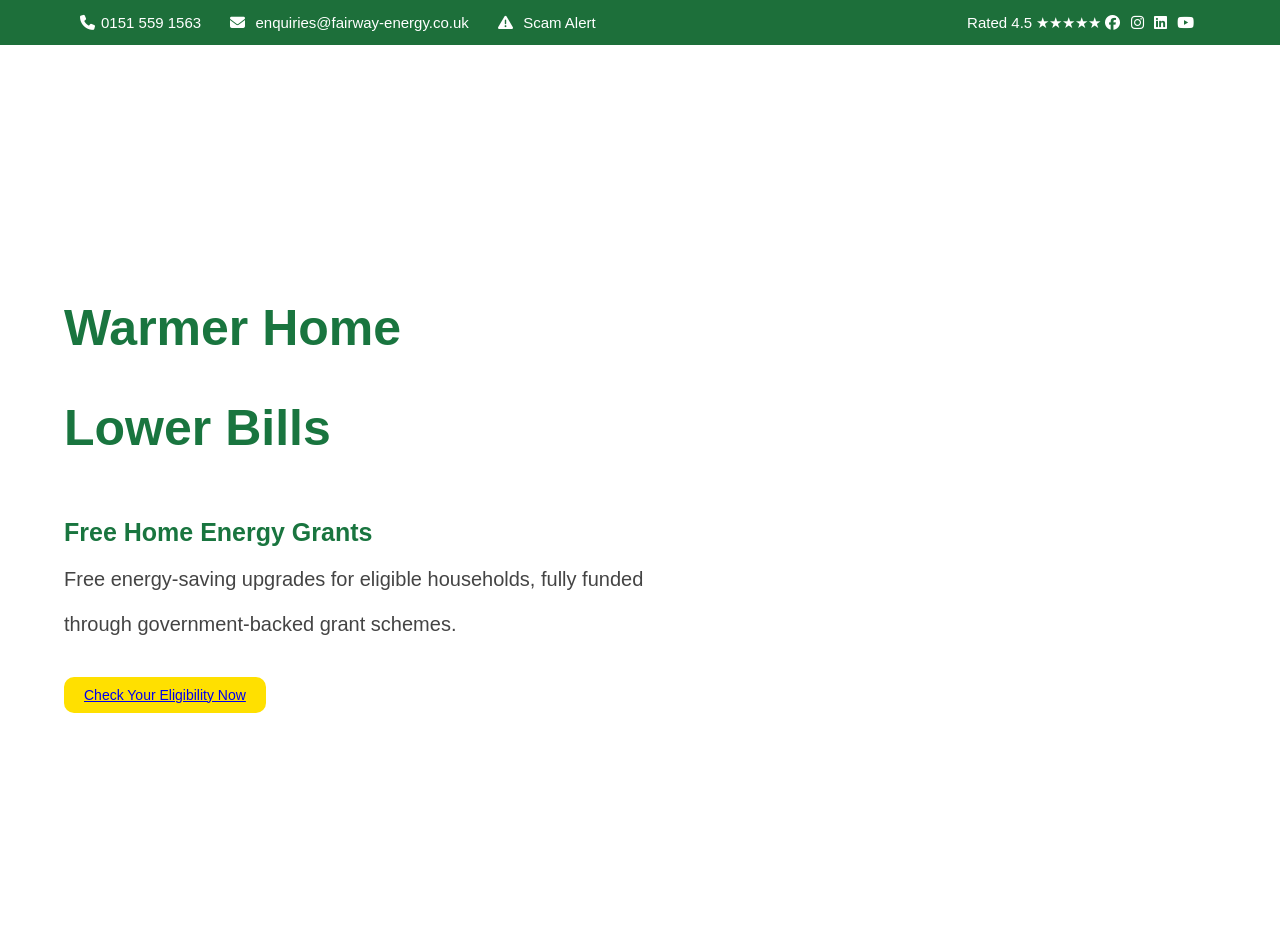
==== index.html @ 46f2e16f "Update index.html" ====
<!DOCTYPE html>
<html lang="en">
<head>
<meta charset="UTF-8">
<meta name="viewport" content="width=device-width, initial-scale=1.0">
<title>Fairway Energy</title>

<link rel="stylesheet"
href="https://cdnjs.cloudflare.com/ajax/libs/font-awesome/6.6.0/css/all.min.css">

<link rel="stylesheet" href="style.css">
</head>

<body>

<!-- Top Bar -->

<div class="topbar">

<div class="left">

<span><i class="fa fa-phone"></i>0151 559 1563</span>

<span><i class="fa fa-envelope"></i> enquiries@fairway-energy.co.uk</span>

<span><i class="fa fa-triangle-exclamation"></i> Scam Alert</span>

</div>

<div class="right">

Rated 4.5 ★★★★★

<i class="fab fa-facebook"></i>
<i class="fab fa-instagram"></i>
<i class="fab fa-linkedin"></i>
<i class="fab fa-youtube"></i>

</div>

</div>

<!-- Navbar -->


<!-- Hero -->

<section class="hero">

<div class="overlay"></div>

<div class="content">

<div class="left-content">

<h1>Warmer Home<br>Lower Bills</h1>

<h3>Free Home Energy Grants</h3>

<p>

Free energy-saving upgrades for eligible households,

fully funded through government-backed grant schemes.

</p>
<button class="hero-btn">
    <a href="eligibility.html" class="hero-btn">
    Check Your Eligibility Now
</a>
</button>

</div>



</div>

</section>

<script src="script.js"></script>

</body>
</html>
---- style.css ----
*{
margin:0;
padding:0;
box-sizing:border-box;
font-family:Arial;
}

body{
background:#fff;
}

/* Top */

.topbar{
height:45px;
background:#1d6f3a;
display:flex;
justify-content:space-between;
align-items:center;
padding:0 80px;
color:white;
font-size:15px;
}

.topbar span{
margin-right:25px;
}

.topbar i{
margin-right:6px;
}

/* Navbar */

nav{
height:90px;
display:flex;
justify-content:space-between;
align-items:center;
padding:0 80px;
background:rgba(255,255,255,.92);
position:absolute;
width:100%;
z-index:99;
}

.logo img{
height:70px;
}

nav ul{
display:flex;
list-style:none;
gap:40px;
}

nav li{
cursor:pointer;
font-size:18px;
color:#2b6538;
}

nav button{
background:#ffe600;
border:none;
padding:16px 30px;
border-radius:8px;
font-size:18px;
cursor:pointer;
}

/* Hero */

.hero{

height:100vh;

background:url("../images/hero-bg.jpg");

background-size:cover;

background-position:center;

position:relative;

display:flex;

align-items:center;

}

.overlay{

position:absolute;

width:100%;

height:100%;

background:rgba(255,255,255,.65);

backdrop-filter:blur(3px);

}

.content{

position:relative;

width:90%;

margin:auto;

display:flex;

justify-content:space-between;

align-items:center;

}

.left-content{

width:55%;

}

.left-content h1{

font-size:50px;

color:#19753f;

font-weight:800;

line-height:100px;

}

.left-content h3{

margin-top:40px;

color:#19753f;

font-size:25px;

}

.left-content p{

margin-top:10px;

font-size:20px;

line-height:45px;

color:#444;

}

.hero-btn{

margin-top:30px;

padding:10px 10px;

background:#ffe000;

border:none;

font-size:14px;

border-radius:10px;

cursor:pointer;

}

.right-content{

width:35%;

text-align:center;

}

.right-content img{

width:100%;

max-width:450px;

}

/* Responsive */

@media(max-width:992px){

.content{

flex-direction:column;

text-align:center;

}

.left-content,

.right-content{

width:100%;

}

.left-content h1{

font-size:60px;

line-height:70px;

}

.left-content p{

font-size:20px;

}

nav{

padding:20px;

}

nav ul{

display:none;

}

.topbar{

display:none;

}

}
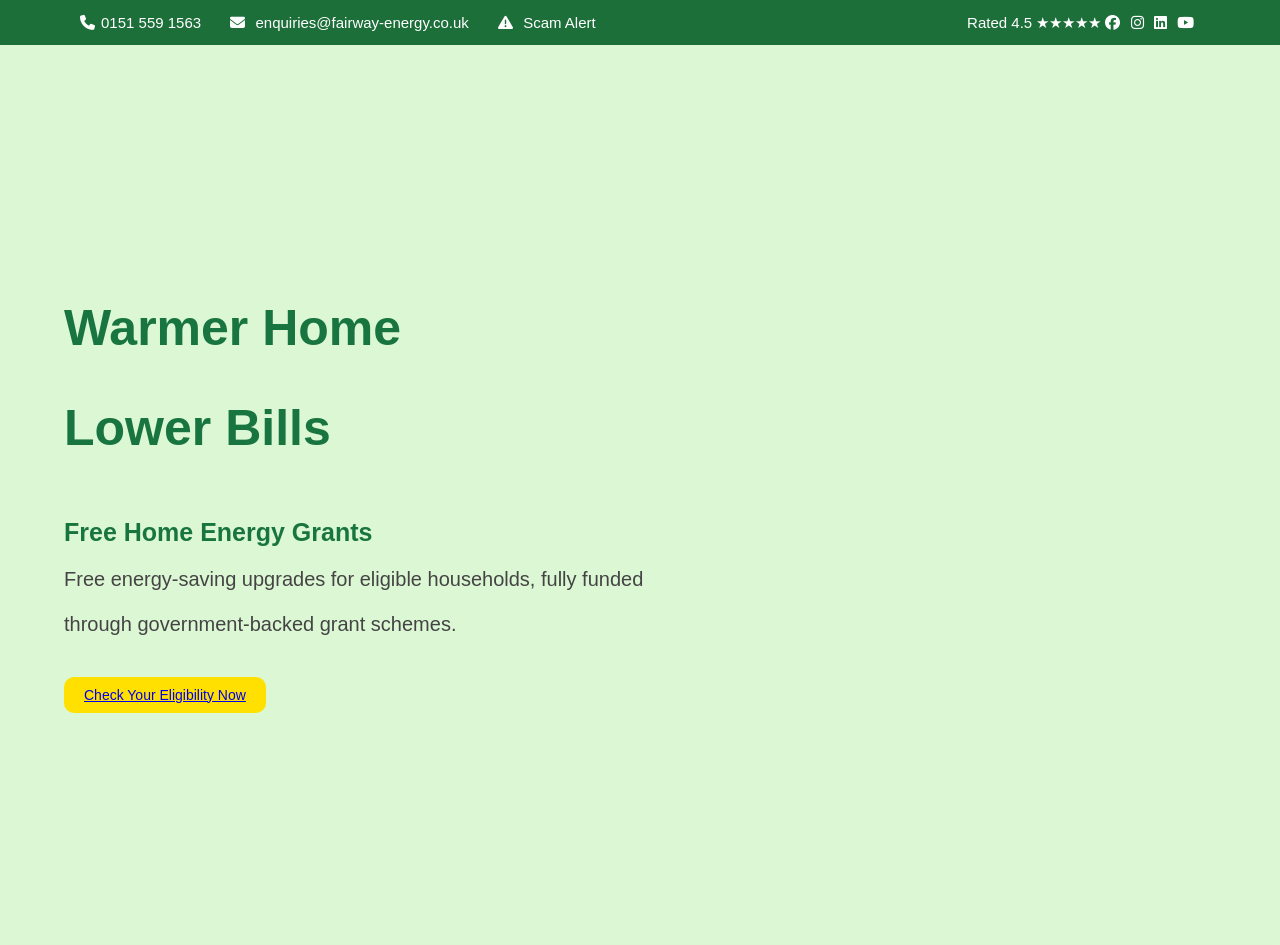
==== commit c66471a0: "Update index.html" ====
--- a/index.html
+++ b/index.html
@@ -13,7 +13,7 @@
 
 <body>
 
-<!-- Top Bar -->
+
 
 <div class="topbar">
 
@@ -40,10 +40,7 @@
 
 </div>
 
-<!-- Navbar -->
 
-
-<!-- Hero -->
 
 <section class="hero">
 
--- a/style.css
+++ b/style.css
@@ -6,7 +6,7 @@
 }
 
 body{
-background:#fff;
+background:#9be784;
 }
 
 /* Top */
@@ -245,4 +245,4 @@
 
 }
 
-}+}
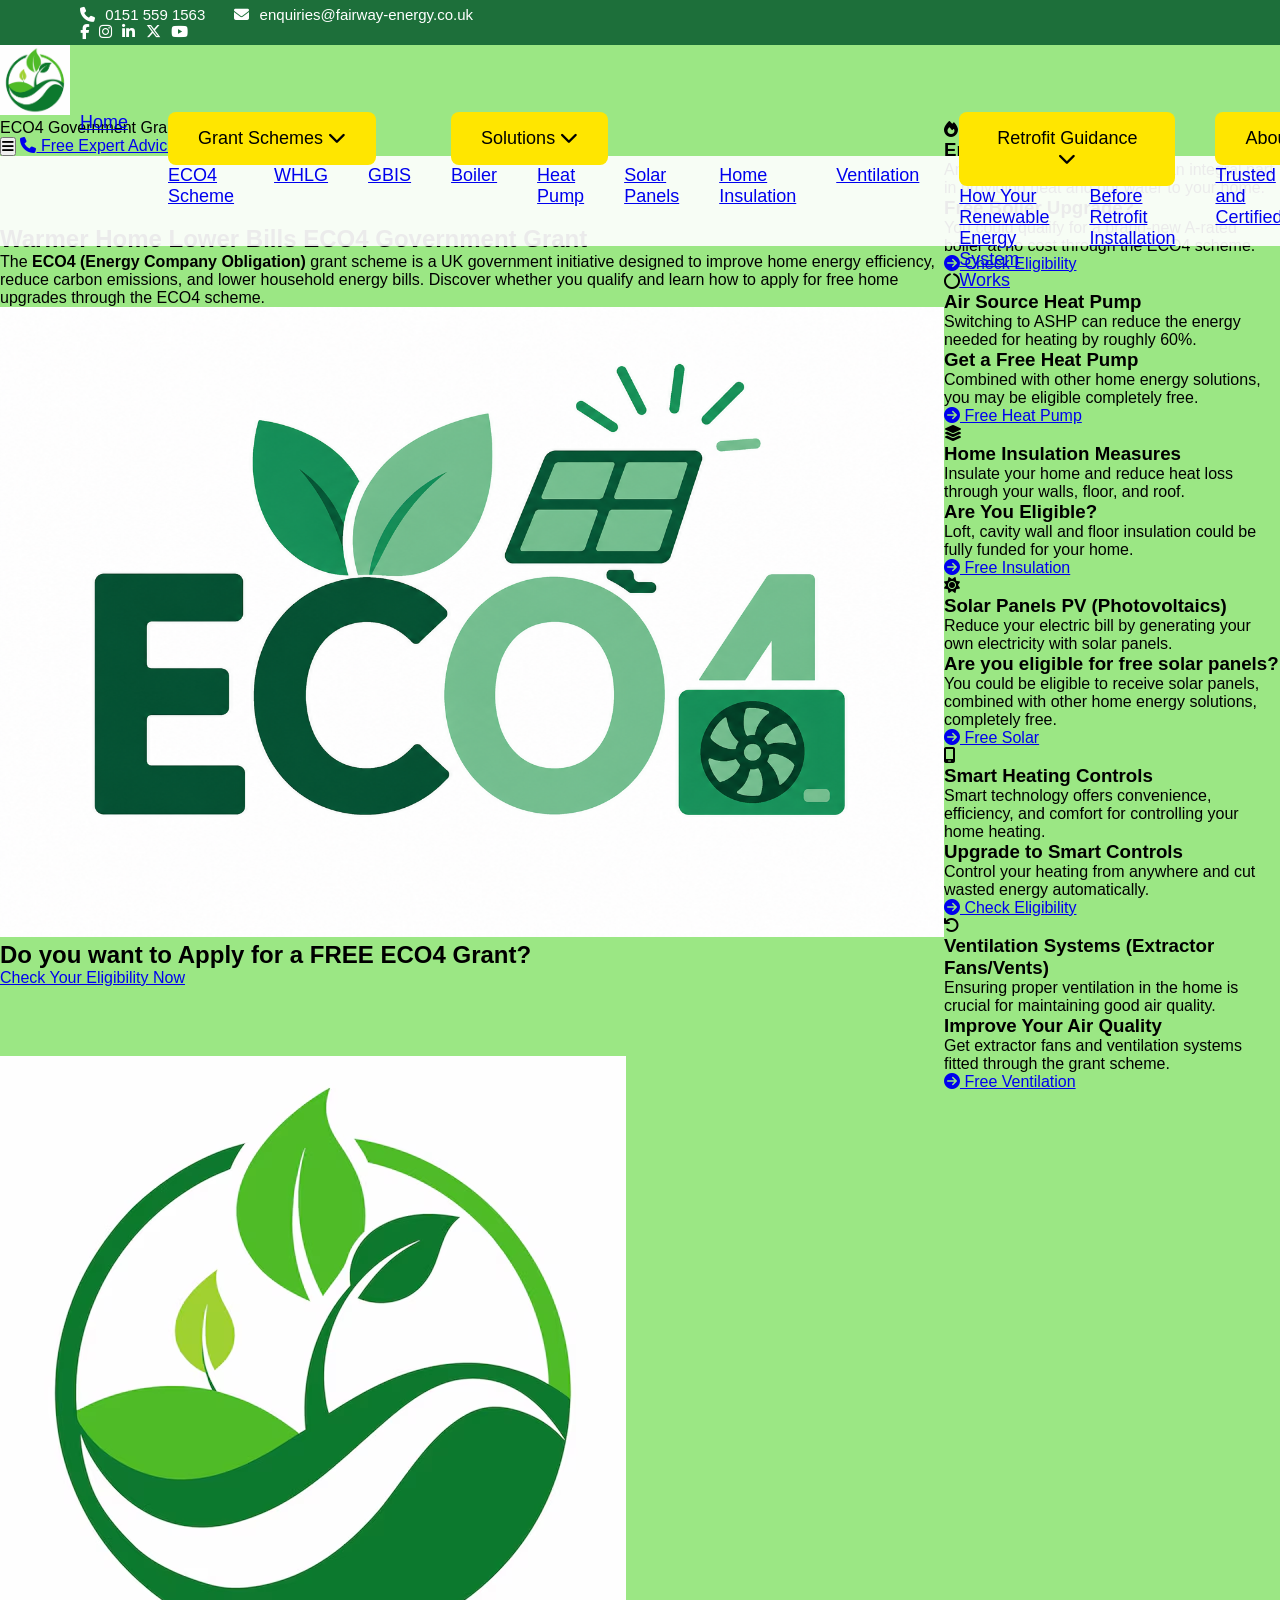
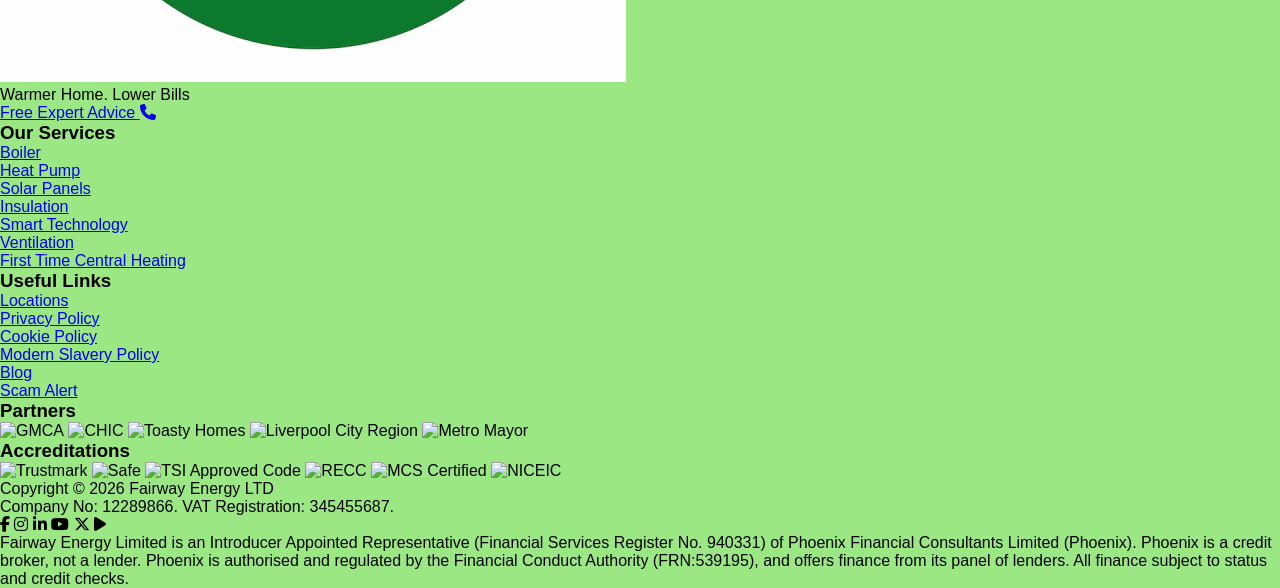
==== commit 15c205c8: "Update index.html" ====
--- a/index.html
+++ b/index.html
@@ -1,80 +1,420 @@
 <!DOCTYPE html>
 <html lang="en">
 <head>
-<meta charset="UTF-8">
-<meta name="viewport" content="width=device-width, initial-scale=1.0">
-<title>Fairway Energy</title>
-
-<link rel="stylesheet"
-href="https://cdnjs.cloudflare.com/ajax/libs/font-awesome/6.6.0/css/all.min.css">
-
-<link rel="stylesheet" href="style.css">
+    <meta charset="UTF-8">
+    <meta name="viewport" content="width=device-width, initial-scale=1.0">
+    <title>ECO4 Grant Scheme</title>
+
+    <link rel="preconnect" href="https://fonts.googleapis.com">
+    <link href="https://fonts.googleapis.com/css2?family=Poppins:wght@300;400;500;600;700;800&display=swap" rel="stylesheet">
+
+    <link rel="stylesheet"
+href="https://cdnjs.cloudflare.com/ajax/libs/font-awesome/6.5.2/css/all.min.css">
+
+    <link rel="stylesheet" href="style.css">
+    <link rel="stylesheet" href="responsive.css">
 </head>
 
 <body>
 
 
-
 <div class="topbar">
 
-<div class="left">
-
-<span><i class="fa fa-phone"></i>0151 559 1563</span>
-
-<span><i class="fa fa-envelope"></i> enquiries@fairway-energy.co.uk</span>
-
-<span><i class="fa fa-triangle-exclamation"></i> Scam Alert</span>
-
-</div>
-
-<div class="right">
-
-Rated 4.5 ★★★★★
-
-<i class="fab fa-facebook"></i>
-<i class="fab fa-instagram"></i>
-<i class="fab fa-linkedin"></i>
-<i class="fab fa-youtube"></i>
-
-</div>
-
-</div>
-
-
+    <div class="container top-flex">
+
+        <div class="left-info">
+
+            <span><i class="fa-solid fa-phone"></i> 0151 559 1563</span>
+
+            <span><i class="fa-solid fa-envelope"></i>
+                enquiries@fairway-energy.co.uk
+            </span>
+
+            
+
+        </div>
+
+        <div class="right-info">
+
+            
+
+            <i class="fab fa-facebook-f"></i>
+            <i class="fab fa-instagram"></i>
+            <i class="fab fa-linkedin-in"></i>
+            <i class="fab fa-x-twitter"></i>
+            <i class="fab fa-youtube"></i>
+
+        </div>
+
+    </div>
+
+</div>
+
+
+<!--================ HEADER =================-->
+
+<header>
+
+<div class="container nav">
+
+<div class="logo">
+
+    <!-- Replace with your logo -->
+
+    <img src="logo.png" alt="Logo">
+    <p>ECO4 Government Grant</p>
+
+</div>
+
+<button class="mobile-nav-toggle" id="mobileNavToggle" type="button">
+    <i class="fa-solid fa-bars"></i>
+</button>
+
+<nav id="mainNav">
+
+<ul>
+
+<li><a href="index.html">Home</a></li>
+
+<li class="has-dropdown">
+    <button class="dropdown-toggle" type="button">
+        Grant Schemes <i class="fa-solid fa-chevron-down arrow"></i>
+    </button>
+
+    <ul class="dropdown-menu">
+        <li><a href="ECO4Scheme.html">ECO4 Scheme</a></li>
+        <li><a href="WHLG.html">WHLG</a></li>
+        <li><a href="GBIS.html">GBIS</a></li>
+    </ul>
+</li>
+
+<li class="has-dropdown">
+    <button class="dropdown-toggle" type="button">
+        Solutions <i class="fa-solid fa-chevron-down arrow"></i>
+    </button>
+    <ul class="dropdown-menu">
+        <li><a href="boiler.html">Boiler</a></li>
+        <li><a href="heat-pump.html">Heat Pump</a></li>
+        <li><a href="solar-panels.html">Solar Panels</a></li>
+        <li><a href="insulation.html">Home Insulation</a></li>
+        <li><a href="ventilation.html">Ventilation</a></li>
+    </ul>
+</li>
+
+<li class="has-dropdown">
+    <button class="dropdown-toggle" type="button">
+        Retrofit Guidance <i class="fa-solid fa-chevron-down arrow"></i>
+    </button>
+    <ul class="dropdown-menu">
+        <li><a href="How Your Renewable Energy System Works.html">How Your Renewable Energy System Works</a></li>
+        <li><a href="Before Retrofit Installation.html">Before Retrofit Installation</a></li>
+    </ul>
+</li>
+
+<li class="has-dropdown">
+    <button class="dropdown-toggle" type="button">
+        About Us <i class="fa-solid fa-chevron-down arrow"></i>
+    </button>
+    <ul class="dropdown-menu">
+        <li><a href="Trusted and Certified.html">Trusted and Certified</a></li>
+        <li><a href="contact.html">Contact</a></li>
+    </ul>
+</li>
+
+</ul>
+
+</nav>
+
+<a href="#" class="call-btn">
+
+<i class="fa-solid fa-phone"></i>
+
+Free Expert Advice
+
+</a>
+
+</div>
+
+</header>
+
+
+
+<!--================ HERO =================-->
 
 <section class="hero">
 
-<div class="overlay"></div>
-
-<div class="content">
-
-<div class="left-content">
-
-<h1>Warmer Home<br>Lower Bills</h1>
-
-<h3>Free Home Energy Grants</h3>
+<div class="container hero-grid">
+
+<!-- LEFT -->
+
+<div class="hero-left">
+
+<h1>
+
+Warmer Home
+Lower Bills
+
+<span>
+
+ECO4 Government Grant
+
+</span>
+
+</h1>
 
 <p>
 
-Free energy-saving upgrades for eligible households,
-
-fully funded through government-backed grant schemes.
+The <b>ECO4 (Energy Company Obligation)</b>
+grant scheme is a UK government initiative
+designed to improve home energy efficiency,
+reduce carbon emissions, and lower household
+energy bills.
+
+Discover whether you qualify and learn how
+to apply for free home upgrades through
+the ECO4 scheme.
 
 </p>
-<button class="hero-btn">
-    <a href="eligibility.html" class="hero-btn">
-    Check Your Eligibility Now
+
+
+
+
+</div>
+
+
+<!-- RIGHT -->
+
+<div class="hero-right">
+
+<div class="eco-logo">
+
+<!-- Replace with ECO4 Logo -->
+
+<img src="eco logo.png" alt="ECO4">
+
+</div>
+
+
+<div class="apply-box">
+
+<h2>
+
+Do you want to Apply for a FREE ECO4 Grant?
+
+</h2>
+
+<a href="eligibility.html">
+
+Check Your Eligibility Now
+
 </a>
-</button>
-
-</div>
-
-
-
-</div>
+
+</div>
+
+</div>
+
+</div>
+<!--================ SERVICES / SOLUTIONS =================-->
+<section class="solutions">
+
+    <div class="solutions-overlay"></div>
+
+    <div class="container solutions-grid">
+
+        <!-- Card 1: Boiler -->
+        <div class="sol-card flip-card">
+            <div class="flip-inner">
+                <div class="flip-front">
+                    <i class="fa-solid fa-fire sol-icon"></i>
+                    <h3>Energy-efficient Boiler</h3>
+                    <p>An energy-efficient boiler plays an integral part in providing heat and hot water to your home.</p>
+                </div>
+                <div class="flip-back">
+                    <h3>Free Boiler Upgrade?</h3>
+                    <p>You could qualify for a brand-new A-rated boiler at no cost through the ECO4 scheme.</p>
+                    <a href="eligibility.html" class="mini-cta"><i class="fa-solid fa-circle-arrow-right"></i> Check Eligibility</a>
+                </div>
+            </div>
+        </div>
+
+        <!-- Card 2: Heat Pump -->
+        <div class="sol-card flip-card">
+            <div class="flip-inner">
+                <div class="flip-front">
+                    <i class="fa-solid fa-circle-notch sol-icon"></i>
+                    <h3>Air Source Heat Pump</h3>
+                    <p>Switching to ASHP can reduce the energy needed for heating by roughly 60%.</p>
+                </div>
+                <div class="flip-back">
+                    <h3>Get a Free Heat Pump</h3>
+                    <p>Combined with other home energy solutions, you may be eligible completely free.</p>
+                    <a href="eligibility.html" class="mini-cta"><i class="fa-solid fa-circle-arrow-right"></i> Free Heat Pump</a>
+                </div>
+            </div>
+        </div>
+
+        <!-- Card 3: Insulation -->
+        <div class="sol-card flip-card">
+            <div class="flip-inner">
+                <div class="flip-front">
+                    <i class="fa-solid fa-layer-group sol-icon"></i>
+                    <h3>Home Insulation Measures</h3>
+                    <p>Insulate your home and reduce heat loss through your walls, floor, and roof.</p>
+                </div>
+                <div class="flip-back">
+                    <h3>Are You Eligible?</h3>
+                    <p>Loft, cavity wall and floor insulation could be fully funded for your home.</p>
+                    <a href="eligibility.html" class="mini-cta"><i class="fa-solid fa-circle-arrow-right"></i> Free Insulation</a>
+                </div>
+            </div>
+        </div>
+
+        <!-- Card 4: Solar -->
+        <div class="sol-card flip-card">
+            <div class="flip-inner">
+                <div class="flip-front">
+                    <i class="fa-solid fa-sun sol-icon"></i>
+                    <h3>Solar Panels PV (Photovoltaics)</h3>
+                    <p>Reduce your electric bill by generating your own electricity with solar panels.</p>
+                </div>
+                <div class="flip-back">
+                    <h3>Are you eligible for free solar panels?</h3>
+                    <p>You could be eligible to receive solar panels, combined with other home energy solutions, completely free.</p>
+                    <a href="eligibility.html" class="mini-cta"><i class="fa-solid fa-circle-arrow-right"></i> Free Solar</a>
+                </div>
+            </div>
+        </div>
+
+        <!-- Card 5: Smart Controls -->
+        <div class="sol-card flip-card">
+            <div class="flip-inner">
+                <div class="flip-front">
+                    <i class="fa-solid fa-mobile-screen sol-icon"></i>
+                    <h3>Smart Heating Controls</h3>
+                    <p>Smart technology offers convenience, efficiency, and comfort for controlling your home heating.</p>
+                </div>
+                <div class="flip-back">
+                    <h3>Upgrade to Smart Controls</h3>
+                    <p>Control your heating from anywhere and cut wasted energy automatically.</p>
+                    <a href="eligibility.html" class="mini-cta"><i class="fa-solid fa-circle-arrow-right"></i> Check Eligibility</a>
+                </div>
+            </div>
+        </div>
+
+        <!-- Card 6: Ventilation -->
+        <div class="sol-card flip-card">
+            <div class="flip-inner">
+                <div class="flip-front">
+                    <i class="fa-solid fa-arrow-rotate-left sol-icon"></i>
+                    <h3>Ventilation Systems (Extractor Fans/Vents)</h3>
+                    <p>Ensuring proper ventilation in the home is crucial for maintaining good air quality.</p>
+                </div>
+                <div class="flip-back">
+                    <h3>Improve Your Air Quality</h3>
+                    <p>Get extractor fans and ventilation systems fitted through the grant scheme.</p>
+                    <a href="eligibility.html" class="mini-cta"><i class="fa-solid fa-circle-arrow-right"></i> Free Ventilation</a>
+                </div>
+            </div>
+        </div>
+
+    </div>
 
 </section>
 
+
+<!-- Decorative Shape -->
+ 
+
+
+
+
+
+</section>
+<!--================ FOOTER =================-->
+<footer class="site-footer">
+
+    <div class="container footer-top">
+
+        <div class="footer-brand">
+            <img src="logo.png" alt="Fairway Energy" class="footer-logo">
+            <p class="tagline">Warmer Home. Lower Bills</p>
+            <a href="#" class="call-btn">Free Expert Advice <i class="fa-solid fa-phone"></i></a>
+        </div>
+
+        <div class="footer-col">
+            <h3>Our Services</h3>
+            <ul>
+                <li><a href="boiler.html">Boiler</a></li>
+                <li><a href="heat-pump.html">Heat Pump</a></li>
+                <li><a href="solar-panels.html">Solar Panels</a></li>
+                <li><a href="insulation.html">Insulation</a></li>
+                <li><a href="smart-technology.html">Smart Technology</a></li>
+                <li><a href="ventilation.html">Ventilation</a></li>
+                <li><a href="first-time-central-heating.html">First Time Central Heating</a></li>
+            </ul>
+        </div>
+
+        <div class="footer-col">
+            <h3>Useful Links</h3>
+            <ul>
+                <li><a href="locations.html">Locations</a></li>
+                <li><a href="privacy-policy.html">Privacy Policy</a></li>
+                <li><a href="cookie-policy.html">Cookie Policy</a></li>
+                <li><a href="modern-slavery-policy.html">Modern Slavery Policy</a></li>
+                <li><a href="blog.html">Blog</a></li>
+                <li><a href="scam-alert.html">Scam Alert</a></li>
+            </ul>
+        </div>
+
+    </div>
+
+    <div class="footer-partners">
+        <div class="container">
+            <h3>Partners</h3>
+            <div class="logo-row">
+                <img src="images/gmca.png" alt="GMCA">
+                <img src="images/chic.png" alt="CHIC">
+                <img src="images/toasty-homes.png" alt="Toasty Homes">
+                <img src="images/liverpool-city-region.png" alt="Liverpool City Region">
+                <img src="images/metro-mayor.png" alt="Metro Mayor">
+            </div>
+
+            <h3>Accreditations</h3>
+            <div class="logo-row">
+                <img src="images/trustmark.png" alt="Trustmark">
+                <img src="images/safe.png" alt="Safe">
+                <img src="images/tsi-approved-code.png" alt="TSI Approved Code">
+                <img src="images/recc.png" alt="RECC">
+                <img src="images/mcs.png" alt="MCS Certified">
+                <img src="images/niceic.png" alt="NICEIC">
+            </div>
+        </div>
+    </div>
+
+    <div class="footer-bottom">
+        <div class="container">
+            <p>Copyright &copy; 2026 Fairway Energy LTD</p>
+            <p>Company No: 12289866. VAT Registration: 345455687.</p>
+            <div class="footer-social">
+                <i class="fab fa-facebook-f"></i>
+                <i class="fab fa-instagram"></i>
+                <i class="fab fa-linkedin-in"></i>
+                <i class="fab fa-youtube"></i>
+                <i class="fab fa-x-twitter"></i>
+                <i class="fa-solid fa-play"></i>
+            </div>
+        </div> 
+    </div>
+
+    <div class="footer-disclaimer">
+        <div class="container">
+            <p>
+                Fairway Energy Limited is an Introducer Appointed Representative (Financial Services Register No. 940331) of Phoenix Financial Consultants Limited (Phoenix). Phoenix is a credit broker, not a lender. Phoenix is authorised and regulated by the Financial Conduct Authority (FRN:539195), and offers finance from its panel of lenders. All finance subject to status and credit checks.
+            </p>
+        </div>
+    </div>
+
+</footer>
 <script src="script.js"></script>
 
 </body>
--- a/responsive.css
+++ b/responsive.css
@@ -0,0 +1,206 @@
+/* =====================================================================
+   RESPONSIVE.CSS — Global mobile-fix layer for Fairway Energy site
+   Link this AFTER your page's own CSS file in every HTML <head>, e.g.:
+   <link rel="stylesheet" href="style.css">
+   <link rel="stylesheet" href="responsive.css">
+   ===================================================================== */
+
+/* ---------- UNIVERSAL SAFETY NET ---------- */
+img, svg{
+    max-width: 100%;
+    height: auto;
+}
+
+* {
+    -webkit-text-size-adjust: 100%;
+}
+
+html{
+    overflow-x: hidden;
+}
+
+body{
+    overflow-x: hidden;
+    width: 100%;
+}
+
+/* ---------- TABLET (≤900px) ---------- */
+@media (max-width: 900px){
+
+    .container{
+        padding: 0 18px;
+    }
+
+    /* Any two/three-column hero or content grid collapses to 1 column
+       (covers .hero-grid, .whlg-hero-grid, .fbg-grid, .reg-grid, etc.) */
+    [class*="-grid"]{
+        grid-template-columns: 1fr !important;
+    }
+
+    .feature-cards,
+    .benefit-list,
+    .footer-top{
+        grid-template-columns: 1fr !important;
+    }
+
+    section{
+        padding-top: 40px;
+        padding-bottom: 40px;
+    }
+}
+
+/* ---------- MOBILE (≤768px) ---------- */
+@media (max-width: 768px){
+
+    /* --- Topbar --- */
+    .top-flex{
+        flex-direction: column;
+        align-items: flex-start;
+        gap: 8px;
+        padding: 10px 18px;
+    }
+
+    .left-info{
+        flex-wrap: wrap;
+        row-gap: 6px;
+    }
+
+    .right-info{
+        width: 100%;
+        justify-content: flex-start;
+    }
+
+    /* --- Header / Nav --- */
+    .nav{
+        padding: 12px 18px;
+        flex-wrap: wrap;
+    }
+
+    .logo img{
+        height: 38px;
+    }
+
+    .mobile-nav-toggle{
+        display: block !important;
+        margin-left: auto;
+    }
+
+    #mainNav,
+    nav#mainNav{
+        display: none;
+        width: 100%;
+        order: 3;
+    }
+
+    #mainNav.mobile-open,
+    nav.mobile-open{
+        display: block;
+    }
+
+    #mainNav ul{
+        flex-direction: column;
+        align-items: flex-start;
+        width: 100%;
+        gap: 4px;
+        padding: 12px 0;
+    }
+
+    .has-dropdown{
+        width: 100%;
+    }
+
+    .dropdown-toggle{
+        width: 100%;
+        justify-content: space-between;
+        padding: 12px 4px;
+    }
+
+    .dropdown-menu{
+        position: static;
+        opacity: 1;
+        visibility: visible;
+        transform: none;
+        box-shadow: none;
+        width: 100%;
+        padding-left: 14px;
+        display: none;
+    }
+
+    .has-dropdown.open .dropdown-menu{
+        display: block;
+    }
+
+    .call-btn{
+        width: 100%;
+        justify-content: center;
+        margin-top: 10px;
+    }
+
+    /* --- Typography scale-down --- */
+    h1{ font-size: clamp(26px, 7vw, 34px) !important; }
+    h2{ font-size: clamp(22px, 6vw, 28px) !important; }
+
+    /* --- Table of contents / lists that used multi-column --- */
+    .toc-list a{
+        font-size: 15px;
+        gap: 12px;
+    }
+}
+
+/* ---------- SMALL PHONES (≤480px) ---------- */
+@media (max-width: 480px){
+
+    .container{
+        padding: 0 14px;
+    }
+
+    .topbar{
+        font-size: 12px;
+    }
+
+    .left-info span:nth-child(2){
+        display: none; /* hide email on very small screens, keep phone number */
+    }
+
+    .nav{
+        padding: 10px 14px;
+    }
+
+    .logo img{
+        height: 32px;
+    }
+
+    .apply-box,
+    .apply-box.dark,
+    [class*="apply-box"]{
+        padding: 20px !important;
+    }
+
+    .apply-box h2{
+        font-size: 17px !important;
+    }
+
+    /* --- Footer --- */
+    .footer-bottom .container{
+        flex-direction: column;
+        align-items: flex-start;
+        gap: 10px;
+        text-align: left;
+    }
+
+    .logo-row{
+        gap: 20px !important;
+    }
+
+    .logo-row img{
+        max-height: 32px !important;
+    }
+
+    /* --- Cards / accordions full-width, tighter padding --- */
+    .feature-card,
+    .benefit-item,
+    .accordion-header,
+    .accordion-body{
+        padding: 20px !important;
+    }
+}
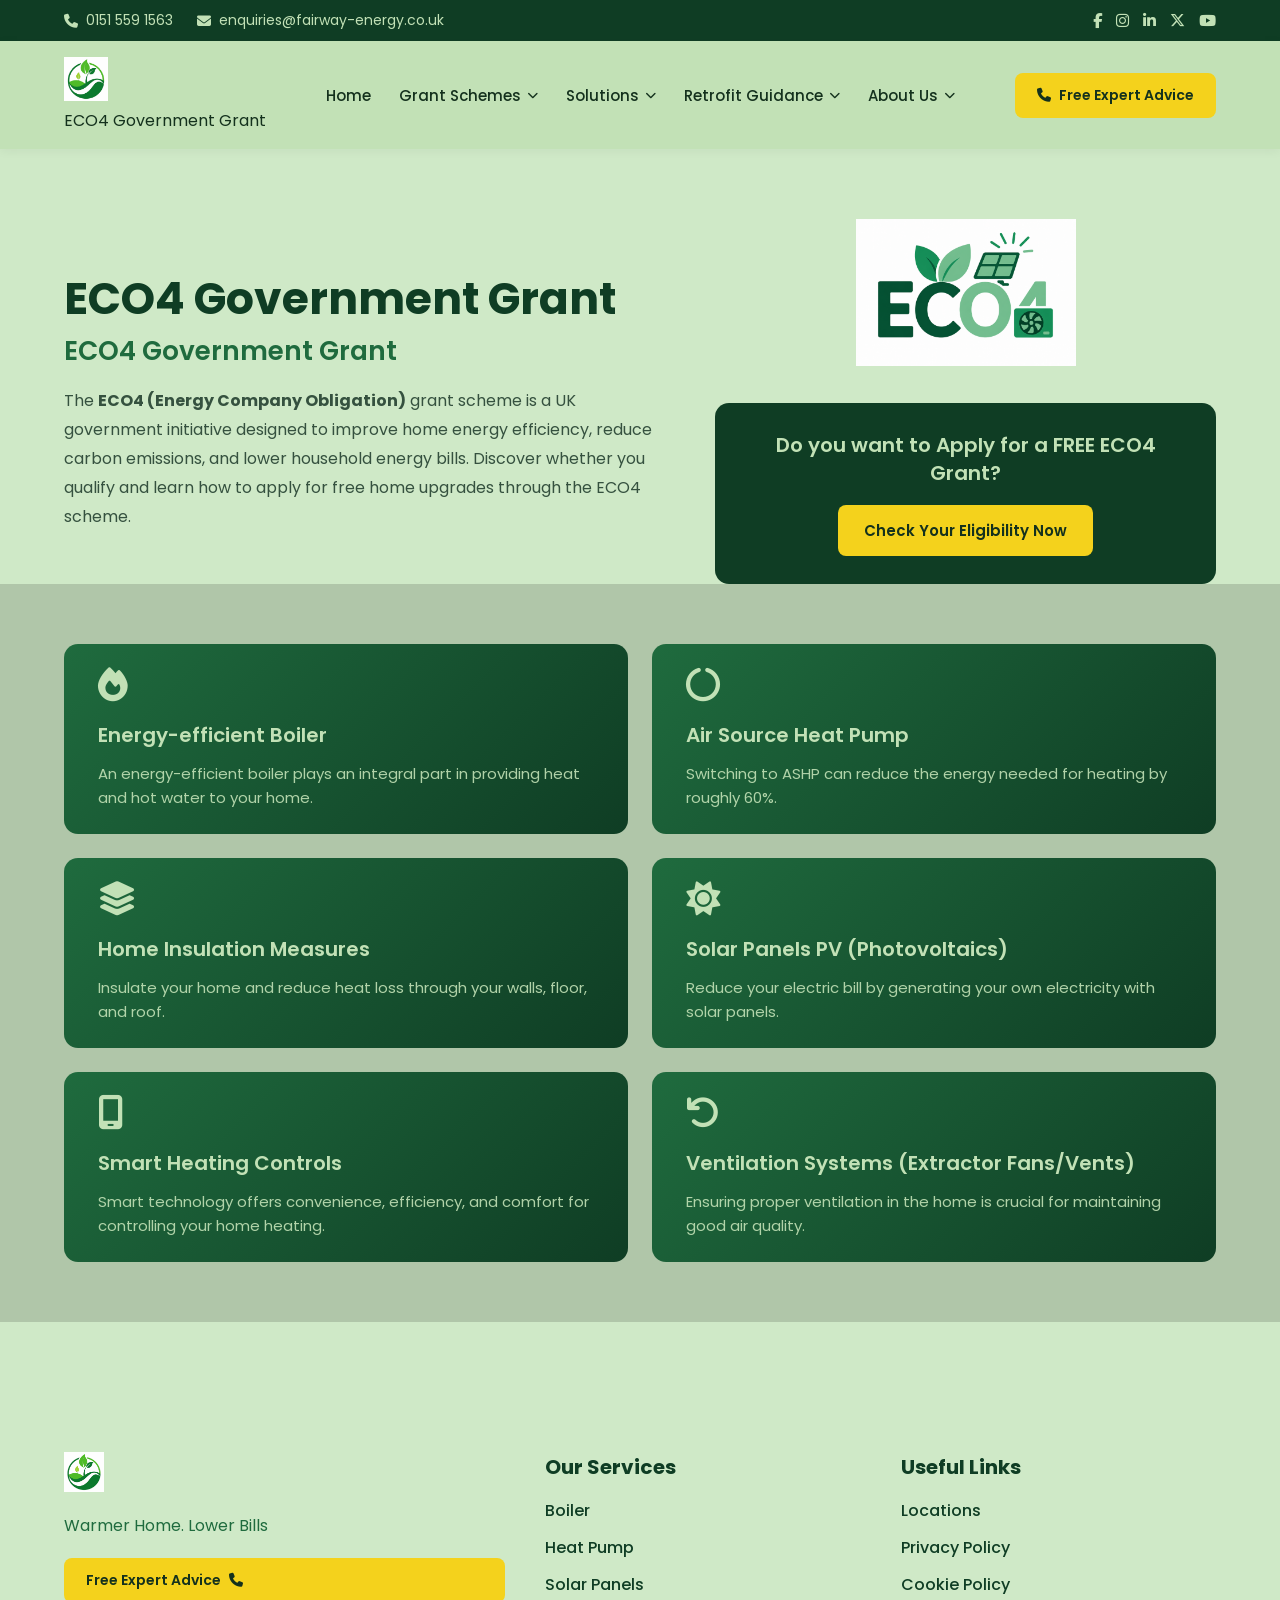
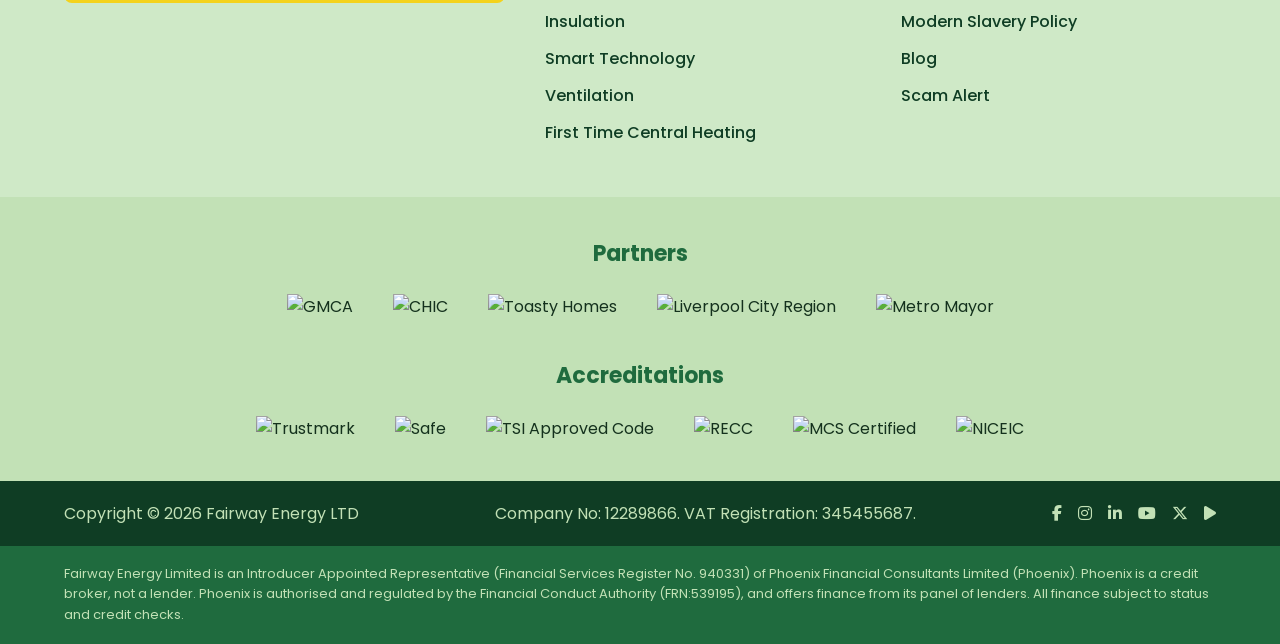
==== commit 7f76705e: "Update index.html" ====
--- a/index.html
+++ b/index.html
@@ -151,8 +151,7 @@
 
 <h1>
 
-Warmer Home
-Lower Bills
+ECO4 Government Grant
 
 <span>
 
--- a/style.css
+++ b/style.css
@@ -1,248 +1,504 @@
+:root{
+  --dark-green: #0f3d24;
+  --mid-green: #1f6b3e;
+  --light-green: #cfe9c7;
+  --yellow: #f4d21c;
+  --text-dark: #14311d;
+  --white: #c2e1b6;
+}
+
 *{
-margin:0;
-padding:0;
-box-sizing:border-box;
-font-family:Arial;
+  margin:0;
+  padding:0;
+  box-sizing:border-box;
 }
 
 body{
-background:#9be784;
-}
-
-/* Top */
-
+  font-family: 'Poppins', sans-serif;
+  color: var(--text-dark);
+  background: var(--white);
+}
+
+.container{
+  max-width: 1200px;
+  margin: 0 auto;
+  padding: 0 24px;
+}
+
+a{ text-decoration:none; color:inherit; }
+ul{ list-style:none; }
+
+/* ================ TOP BAR ================ */
 .topbar{
-height:45px;
-background:#1d6f3a;
-display:flex;
-justify-content:space-between;
-align-items:center;
-padding:0 80px;
-color:white;
-font-size:15px;
-}
-
-.topbar span{
-margin-right:25px;
-}
-
-.topbar i{
-margin-right:6px;
-}
-
-/* Navbar */
-
-nav{
-height:90px;
-display:flex;
-justify-content:space-between;
-align-items:center;
-padding:0 80px;
-background:rgba(255,255,255,.92);
-position:absolute;
-width:100%;
-z-index:99;
-}
-
+  background: var(--dark-green);
+  color: var(--white);
+  font-size: 14px;
+}
+.top-flex{
+  display:flex;
+  justify-content:space-between;
+  align-items:center;
+  padding: 10px 24px;
+  flex-wrap: wrap;
+  gap: 10px;
+}
+.left-info{
+  display:flex;
+  gap: 24px;
+  flex-wrap: wrap;
+}
+.left-info span{
+  display:flex;
+  align-items:center;
+  gap:8px;
+  white-space:nowrap;
+}
+.right-info{
+  display:flex;
+  align-items:center;
+  gap: 14px;
+}
+.right-info i{
+  font-size: 15px;
+}
+.rating{ white-space:nowrap; }
+
+/* ================ HEADER ================ */
+header{
+  position: relative;
+  z-index: 100;
+  background: var(--white);
+  box-shadow: 0 2px 10px rgba(0,0,0,0.05);
+}
+.nav{
+  display:flex;
+  align-items:center;
+  justify-content:space-between;
+  padding: 16px 24px;
+  gap: 20px;
+  flex-wrap: wrap;
+}
 .logo img{
-height:70px;
+  height: 44px;
+}
+
+.mobile-nav-toggle{
+  display:none;
+  background:none;
+  border: 1px solid var(--dark-green);
+  border-radius:6px;
+  padding: 8px 12px;
+  font-size: 18px;
+  color: var(--dark-green);
+  cursor:pointer;
 }
 
 nav ul{
-display:flex;
-list-style:none;
-gap:40px;
-}
-
-nav li{
-cursor:pointer;
-font-size:18px;
-color:#2b6538;
-}
-
-nav button{
-background:#ffe600;
-border:none;
-padding:16px 30px;
-border-radius:8px;
-font-size:18px;
-cursor:pointer;
-}
-
-/* Hero */
-
+  display:flex;
+  align-items:center;
+  gap: 28px;
+  font-weight:500;
+  font-size: 15px;
+}
+
+/* Dropdown toggle buttons */
+.has-dropdown{
+  position: relative;
+}
+.dropdown-toggle{
+  background:none;
+  border:none;
+  font: inherit;
+  font-weight:500;
+  color: var(--text-dark);
+  display:flex;
+  align-items:center;
+  gap: 6px;
+  cursor:pointer;
+  padding: 6px 0;
+}
+.arrow{
+  font-size: 11px;
+  transition: transform 0.2s ease;
+}
+
+.dropdown-menu{
+  display:none;
+  position:absolute;
+  top: calc(100% + 12px);
+  left: 0;
+  background: var(--white);
+  min-width: 230px;
+  border-radius: 10px;
+  box-shadow: 0 14px 32px rgba(15,61,36,0.15);
+  padding: 10px 0;
+}
+.dropdown-menu li a{
+  display:block;
+  padding: 10px 18px;
+  font-size: 14px;
+  color: var(--text-dark);
+  font-weight:400;
+}
+.dropdown-menu li a:hover{
+  background: var(--light-green);
+  color: var(--mid-green);
+}
+
+.has-dropdown.open .dropdown-menu{
+  display:block;
+}
+.has-dropdown.open .arrow{
+  transform: rotate(180deg);
+}
+
+.call-btn{
+  background: var(--yellow);
+  color: var(--text-dark);
+  font-weight:600;
+  font-size: 14px;
+  padding: 12px 22px;
+  border-radius: 8px;
+  display:flex;
+  align-items:center;
+  gap: 8px;
+  white-space:nowrap;
+}
+.call-btn:hover{
+  background:#e6c400;
+}
+
+/* ================ HERO ================ */
 .hero{
-
-height:100vh;
-
-background:url("../images/hero-bg.jpg");
-
-background-size:cover;
-
-background-position:center;
-
-position:relative;
-
-display:flex;
-
-align-items:center;
-
-}
-
-.overlay{
-
-position:absolute;
-
-width:100%;
-
-height:100%;
-
-background:rgba(255,255,255,.65);
-
-backdrop-filter:blur(3px);
-
-}
-
-.content{
-
-position:relative;
-
-width:90%;
-
-margin:auto;
-
-display:flex;
-
-justify-content:space-between;
-
-align-items:center;
-
-}
-
-.left-content{
-
-width:55%;
-
-}
-
-.left-content h1{
-
-font-size:50px;
-
-color:#19753f;
-
-font-weight:800;
-
-line-height:100px;
-
-}
-
-.left-content h3{
-
-margin-top:40px;
-
-color:#19753f;
-
-font-size:25px;
-
-}
-
-.left-content p{
-
-margin-top:10px;
-
-font-size:20px;
-
-line-height:45px;
-
-color:#444;
-
-}
-
-.hero-btn{
-
-margin-top:30px;
-
-padding:10px 10px;
-
-background:#ffe000;
-
-border:none;
-
-font-size:14px;
-
-border-radius:10px;
-
-cursor:pointer;
-
-}
-
-.right-content{
-
-width:35%;
-
-text-align:center;
-
-}
-
-.right-content img{
-
-width:100%;
-
-max-width:450px;
-
-}
-
-/* Responsive */
-
-@media(max-width:992px){
-
-.content{
-
-flex-direction:column;
-
-text-align:center;
-
-}
-
-.left-content,
-
-.right-content{
-
-width:100%;
-
-}
-
-.left-content h1{
-
-font-size:60px;
-
-line-height:70px;
-
-}
-
-.left-content p{
-
-font-size:20px;
-
-}
-
-nav{
-
-padding:20px;
-
-}
-
-nav ul{
-
-display:none;
-
-}
-
-.topbar{
-
-display:none;
-
-}
-
-}
+  background: var(--light-green);
+  padding: 70px 0;
+}
+.hero-grid{
+  display:grid;
+  grid-template-columns: 1.2fr 1fr;
+  align-items:center;
+  gap: 50px;
+}
+.hero-left h1{
+  font-size: clamp(30px, 4vw, 44px);
+  color: var(--dark-green);
+  font-weight:700;
+  line-height:1.25;
+  margin-bottom: 20px;
+}
+.hero-left h1 span{
+  display:block;
+  color: var(--mid-green);
+  font-size: 0.6em;
+  font-weight:600;
+  margin-top: 8px;
+}
+.hero-left p{
+  font-size: 16px;
+  line-height:1.8;
+  color: #35513f;
+}
+
+.hero-right{
+  display:flex;
+  flex-direction:column;
+  align-items:center;
+  gap: 30px;
+}
+.eco-logo img{
+  max-width: 220px;
+}
+.apply-box{
+  background: var(--dark-green);
+  color: var(--white);
+  border-radius: 14px;
+  padding: 28px;
+  text-align:center;
+  width: 100%;
+}
+.apply-box h2{
+  font-size: 20px;
+  font-weight:600;
+  margin-bottom: 18px;
+  line-height:1.4;
+}
+.apply-box a{
+  display:inline-block;
+  background: var(--yellow);
+  color: var(--text-dark);
+  font-weight:600;
+  padding: 14px 26px;
+  border-radius: 8px;
+  font-size: 15px;
+}
+.apply-box a:hover{
+  background:#e6c400;
+}
+
+/* ================ MOBILE ================ */
+@media (max-width: 900px){
+  .hero-grid{
+    grid-template-columns: 1fr;
+    text-align:left;
+  }
+  .hero-right{
+    align-items:flex-start;
+  }
+}
+
+@media (max-width: 768px){
+  .top-flex{
+    flex-direction:column;
+    align-items:flex-start;
+  }
+  .right-info{
+    width:100%;
+    justify-content:space-between;
+  }
+
+  .mobile-nav-toggle{
+    display:block;
+  }
+
+  nav{
+    width:100%;
+    display:none;
+  }
+  nav.mobile-open{
+    display:block;
+  }
+  nav ul{
+    flex-direction:column;
+    align-items:flex-start;
+    width:100%;
+    gap: 4px;
+  }
+  .has-dropdown{
+    width:100%;
+  }
+  .dropdown-toggle{
+    width:100%;
+    justify-content:space-between;
+    padding: 12px 0;
+  }
+  .dropdown-menu{
+    position: static;
+    box-shadow:none;
+    width:100%;
+    padding-left: 14px;
+  }
+
+  .call-btn{
+    width:100%;
+    justify-content:center;
+  }
+
+  .hero{
+    padding: 40px 0;
+  }
+  .apply-box{
+    padding: 22px;
+  }
+}
+
+
+
+
+
+/* ================ SOLUTIONS / SERVICES GRID ================ */
+.solutions{
+  position: relative;
+  padding: 60px 0;
+  background: url('images/family-living-room.jpg') center/cover no-repeat;
+  isolation: isolate;
+}
+.solutions-overlay{
+  position:absolute;
+  inset:0;
+  background: rgba(0,0,0,0.15);
+  z-index:-1;
+}
+.solutions-grid{
+  display:grid;
+  grid-template-columns: repeat(2, 1fr);
+  gap: 24px;
+}
+
+/* ---------- FLIP CARD (click to flip) ---------- */
+.flip-card{
+  perspective: 1200px;
+  min-height: 190px;
+  cursor: pointer;
+}
+.flip-inner{
+  position:relative;
+  width:100%;
+  height:100%;
+  min-height:190px;
+  transform-style: preserve-3d;
+  transition: transform 0.7s ease;
+}
+.flip-card.flipped .flip-inner{
+  transform: rotateY(180deg);
+}
+.flip-front,
+.flip-back{
+  position:absolute;
+  inset:0;
+  backface-visibility:hidden;
+  border-radius:14px;
+  padding:34px;
+  display:flex;
+  flex-direction:column;
+  justify-content:center;
+}
+.flip-front{
+  background: linear-gradient(135deg, var(--mid-green), var(--dark-green));
+  color: var(--white);
+}
+.sol-icon{
+  font-size: 34px;
+  margin-bottom: 18px;
+  display:block;
+}
+.flip-front h3, .flip-back h3{
+  font-size: 20px;
+  font-weight:600;
+  margin-bottom: 12px;
+}
+.flip-front p, .flip-back p{
+  font-size: 15px;
+  line-height:1.6;
+}
+.flip-front p{ opacity:0.9; }
+
+.flip-back{
+  background: var(--light-green);
+  color: var(--text-dark);
+  transform: rotateY(180deg);
+}
+.flip-back h3{ color: var(--dark-green); }
+.flip-back p{ margin-bottom: 20px; }
+
+.mini-cta{
+  display:inline-flex;
+  align-items:center;
+  gap:8px;
+  width:fit-content;
+  background: var(--yellow);
+  color: var(--text-dark);
+  font-weight:600;
+  padding: 12px 20px;
+  border-radius: 8px;
+  font-size: 15px;
+}
+.mini-cta:hover{ background:#e6c400; }
+
+/* ---------- MOBILE ---------- */
+@media (max-width: 900px){
+  .solutions-grid{
+    grid-template-columns: 1fr;
+  }
+}
+
+
+
+
+
+
+/* ================ FOOTER ================ */
+.site-footer{
+  background: var(--light-green);
+}
+
+.footer-top{
+  display:grid;
+  grid-template-columns: 1.4fr 1fr 1fr;
+  gap: 40px;
+  padding: 60px 24px 40px;
+}
+
+.footer-brand .footer-logo{
+  height: 40px;
+  margin-bottom: 14px;
+}
+.footer-brand .tagline{
+  color: var(--mid-green);
+  margin-bottom: 20px;
+}
+
+.footer-col h3{
+  color: var(--dark-green);
+  font-size: 20px;
+  margin-bottom: 16px;
+}
+.footer-col ul li{
+  margin-bottom: 12px;
+}
+.footer-col ul li a{
+  color: var(--dark-green);
+  font-weight: 500;
+}
+.footer-col ul li a:hover{
+  color: var(--mid-green);
+}
+
+.footer-partners{
+  background: var(--white);
+  padding: 40px 24px;
+  text-align:center;
+}
+.footer-partners h3{
+  color: var(--mid-green);
+  font-size: 22px;
+  margin-bottom: 24px;
+}
+.footer-partners h3:not(:first-child){
+  margin-top: 40px;
+}
+.logo-row{
+  display:flex;
+  justify-content:center;
+  align-items:center;
+  flex-wrap: wrap;
+  gap: 40px;
+}
+.logo-row img{
+  max-height: 45px;
+  width:auto;
+}
+
+.footer-bottom{
+  background: var(--dark-green);
+  color: var(--white);
+  padding: 20px 24px;
+}
+.footer-bottom .container{
+  display:flex;
+  justify-content:space-between;
+  align-items:center;
+  flex-wrap:wrap;
+  gap: 10px;
+}
+.footer-social{
+  display:flex;
+  gap: 16px;
+}
+
+.footer-disclaimer{
+  background: var(--mid-green);
+  color: var(--white);
+  font-size: 13px;
+  line-height:1.6;
+  padding: 18px 24px;
+}
+
+@media (max-width: 900px){
+  .footer-top{
+    grid-template-columns: 1fr;
+  }
+  .footer-bottom .container{
+    flex-direction: column;
+    align-items: flex-start;
+  }
+}
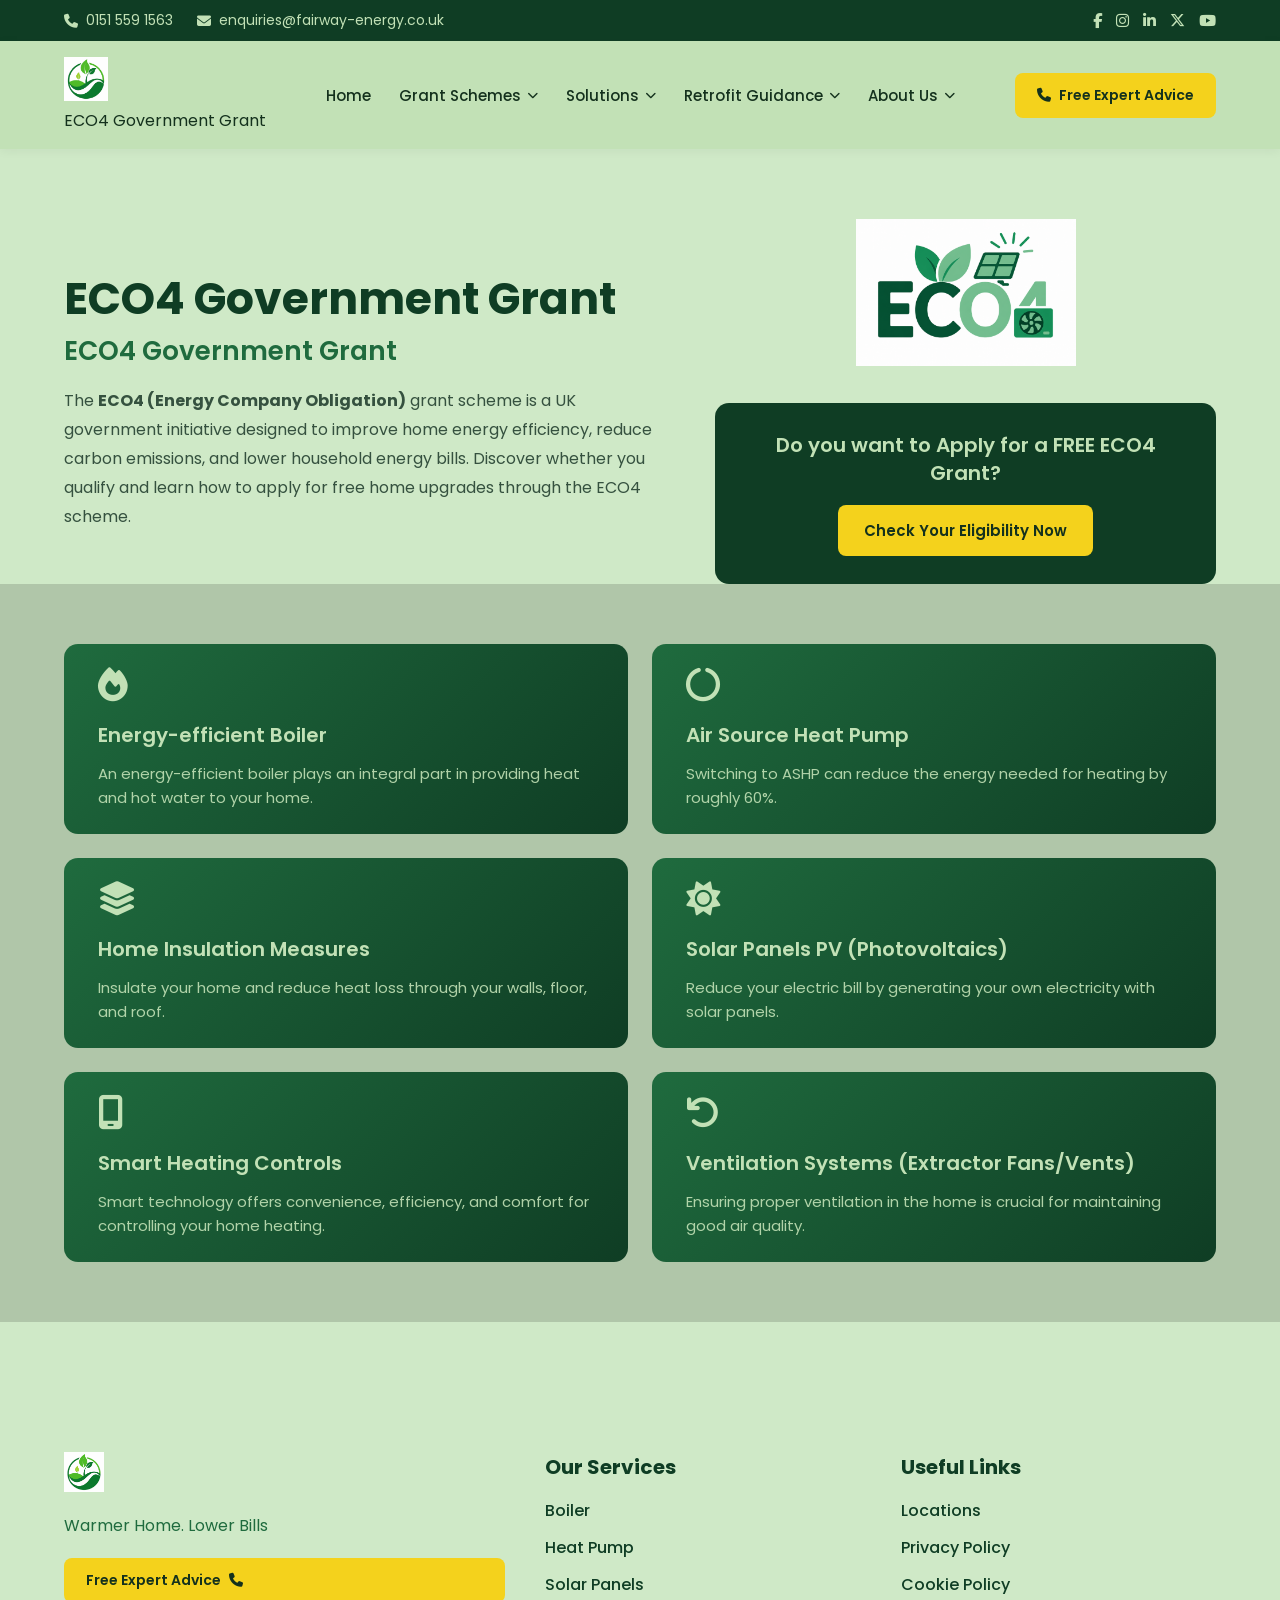
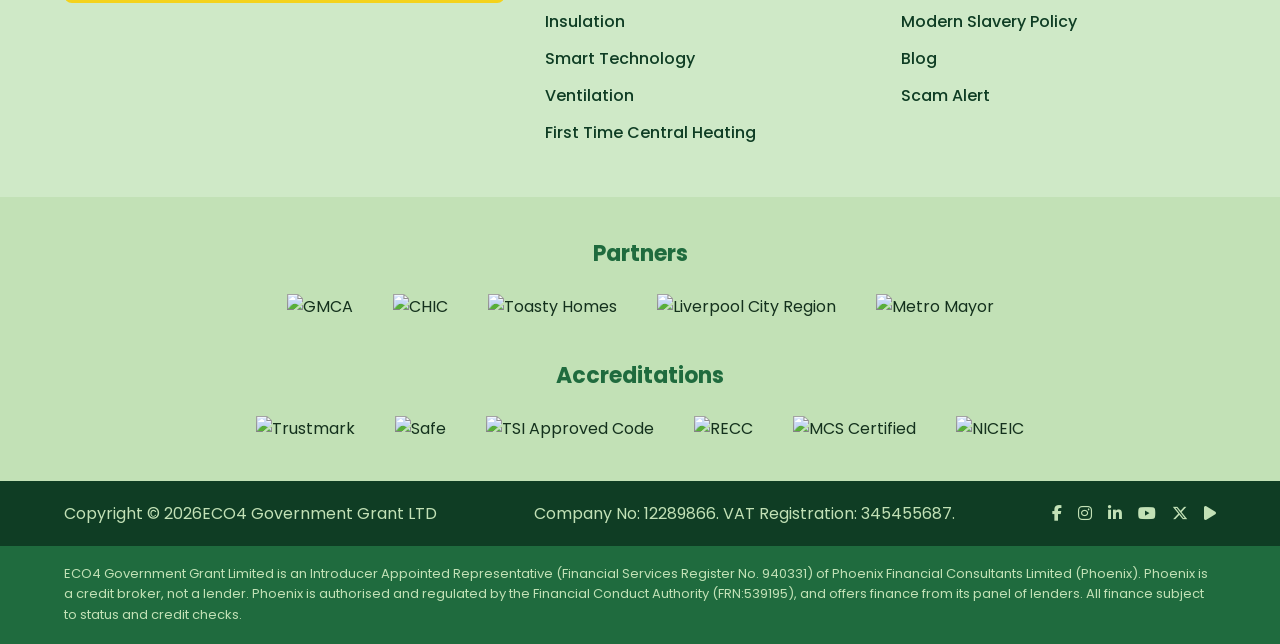
==== commit 7d978e76: "Update index.html" ====
--- a/index.html
+++ b/index.html
@@ -392,7 +392,7 @@
 
     <div class="footer-bottom">
         <div class="container">
-            <p>Copyright &copy; 2026 Fairway Energy LTD</p>
+            <p>Copyright &copy; 2026ECO4 Government Grant LTD</p>
             <p>Company No: 12289866. VAT Registration: 345455687.</p>
             <div class="footer-social">
                 <i class="fab fa-facebook-f"></i>
@@ -408,7 +408,7 @@
     <div class="footer-disclaimer">
         <div class="container">
             <p>
-                Fairway Energy Limited is an Introducer Appointed Representative (Financial Services Register No. 940331) of Phoenix Financial Consultants Limited (Phoenix). Phoenix is a credit broker, not a lender. Phoenix is authorised and regulated by the Financial Conduct Authority (FRN:539195), and offers finance from its panel of lenders. All finance subject to status and credit checks.
+                ECO4 Government Grant Limited is an Introducer Appointed Representative (Financial Services Register No. 940331) of Phoenix Financial Consultants Limited (Phoenix). Phoenix is a credit broker, not a lender. Phoenix is authorised and regulated by the Financial Conduct Authority (FRN:539195), and offers finance from its panel of lenders. All finance subject to status and credit checks.
             </p>
         </div>
     </div>
--- a/responsive.css
+++ b/responsive.css
@@ -203,4 +203,115 @@
     .accordion-body{
         padding: 20px !important;
     }
-}+}
+
+
+/* ================= MOBILE HEADER FIX ================= */
+
+@media (max-width: 768px) {
+
+    /* Social media icons hide on mobile */
+    .right-info {
+        display: none !important;
+    }
+
+    /* Top bar sirf phone number rakhe */
+    .top-flex {
+        display: flex;
+        flex-direction: row;
+        align-items: center;
+        justify-content: flex-start;
+        padding: 8px 18px;
+    }
+
+    .left-info {
+        display: flex;
+        align-items: center;
+        gap: 0;
+    }
+
+    /* Email hide */
+    .left-info span:nth-child(2) {
+        display: none !important;
+    }
+
+    /* Phone number */
+    .left-info span:first-child {
+        display: flex;
+        align-items: center;
+        gap: 8px;
+        font-size: 15px;
+        white-space: nowrap;
+    }
+
+    /* Phone icon */
+    .left-info span:first-child i {
+        font-size: 17px;
+        line-height: 1;
+        width: 20px;
+        text-align: center;
+    }
+
+    /* Free Expert Advice button */
+    .call-btn {
+        width: 100%;
+        min-height: 64px;
+        display: flex;
+        align-items: center;
+        justify-content: center;
+        gap: 10px;
+        font-size: 18px;
+        padding: 16px 20px;
+        border-radius: 14px;
+    }
+
+    /* Call icon inside button */
+    .call-btn i {
+        font-size: 21px;
+        line-height: 1;
+        flex-shrink: 0;
+    }
+}
+
+
+/* ================= SMALL PHONE FIX ================= */
+
+@media (max-width: 480px) {
+
+    .top-flex {
+        padding: 7px 14px;
+    }
+
+    .left-info span:first-child {
+        font-size: 14px;
+    }
+
+    .left-info span:first-child i {
+        font-size: 16px;
+    }
+
+    .call-btn {
+        min-height: 58px;
+        font-size: 17px;
+        border-radius: 13px;
+        gap: 9px;
+    }
+
+    .call-btn i {
+        font-size: 19px;
+    }
+}
+
+/* Hide phone number/top contact bar on mobile */
+@media (max-width: 768px) {
+    .top-flex {
+        display: none !important;
+    }
+}
+
+/* Hide Free Expert Advice button on mobile */
+@media (max-width: 768px) {
+    .call-btn {
+        display: none !important;
+    }
+}
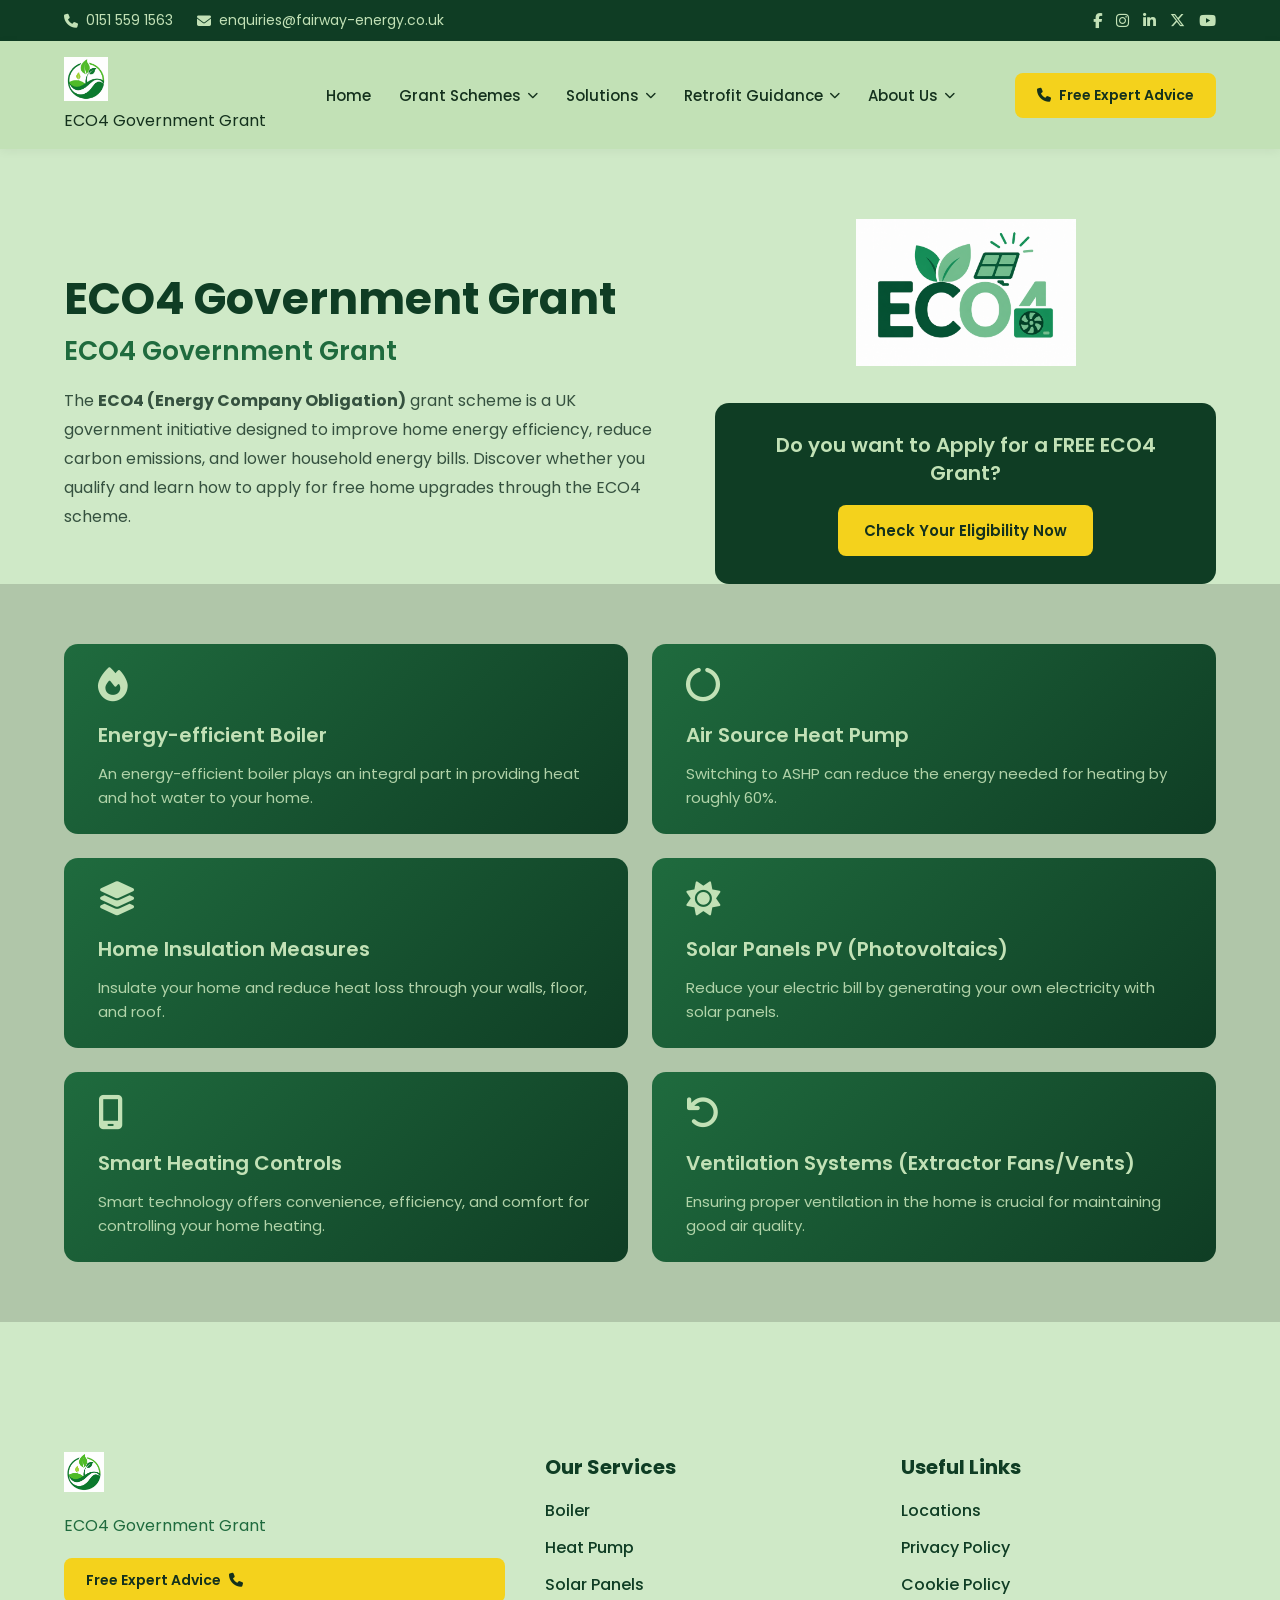
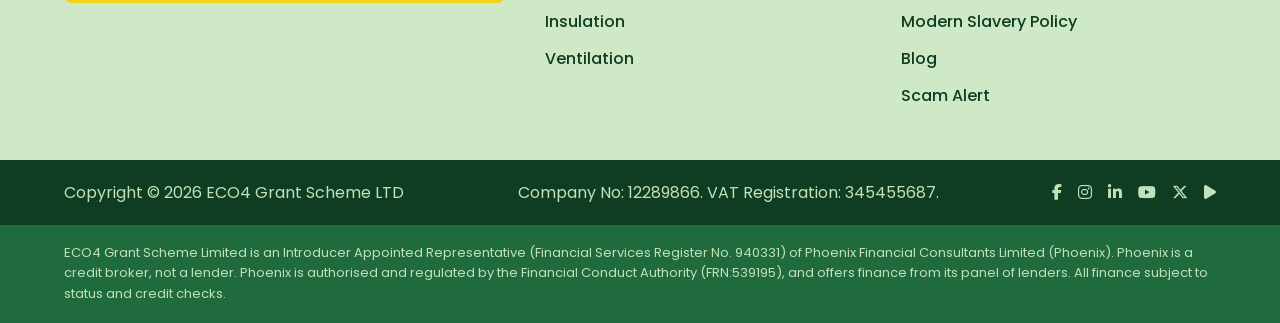
==== commit 766c78b8: "Update index.html" ====
--- a/index.html
+++ b/index.html
@@ -4,6 +4,7 @@
     <meta charset="UTF-8">
     <meta name="viewport" content="width=device-width, initial-scale=1.0">
     <title>ECO4 Grant Scheme</title>
+    <link rel="icon" type="png" href="logoo.png">
 
     <link rel="preconnect" href="https://fonts.googleapis.com">
     <link href="https://fonts.googleapis.com/css2?family=Poppins:wght@300;400;500;600;700;800&display=swap" rel="stylesheet">
@@ -62,7 +63,8 @@
     <!-- Replace with your logo -->
 
     <img src="logo.png" alt="Logo">
-    <p>ECO4 Government Grant</p>
+         <p class="tagline">ECO4 Government Grant
+</p>
 
 </div>
 
@@ -150,7 +152,6 @@
 <div class="hero-left">
 
 <h1>
-
 ECO4 Government Grant
 
 <span>
@@ -335,8 +336,10 @@
     <div class="container footer-top">
 
         <div class="footer-brand">
-            <img src="logo.png" alt="Fairway Energy" class="footer-logo">
-            <p class="tagline">Warmer Home. Lower Bills</p>
+            <img src="logo.png" alt="ECO4 Grant Scheme" class="footer-logo">
+            <p class="tagline">ECO4 Government Grant
+
+</p>
             <a href="#" class="call-btn">Free Expert Advice <i class="fa-solid fa-phone"></i></a>
         </div>
 
@@ -347,9 +350,7 @@
                 <li><a href="heat-pump.html">Heat Pump</a></li>
                 <li><a href="solar-panels.html">Solar Panels</a></li>
                 <li><a href="insulation.html">Insulation</a></li>
-                <li><a href="smart-technology.html">Smart Technology</a></li>
                 <li><a href="ventilation.html">Ventilation</a></li>
-                <li><a href="first-time-central-heating.html">First Time Central Heating</a></li>
             </ul>
         </div>
 
@@ -367,32 +368,10 @@
 
     </div>
 
-    <div class="footer-partners">
-        <div class="container">
-            <h3>Partners</h3>
-            <div class="logo-row">
-                <img src="images/gmca.png" alt="GMCA">
-                <img src="images/chic.png" alt="CHIC">
-                <img src="images/toasty-homes.png" alt="Toasty Homes">
-                <img src="images/liverpool-city-region.png" alt="Liverpool City Region">
-                <img src="images/metro-mayor.png" alt="Metro Mayor">
-            </div>
-
-            <h3>Accreditations</h3>
-            <div class="logo-row">
-                <img src="images/trustmark.png" alt="Trustmark">
-                <img src="images/safe.png" alt="Safe">
-                <img src="images/tsi-approved-code.png" alt="TSI Approved Code">
-                <img src="images/recc.png" alt="RECC">
-                <img src="images/mcs.png" alt="MCS Certified">
-                <img src="images/niceic.png" alt="NICEIC">
-            </div>
-        </div>
-    </div>
-
+  
     <div class="footer-bottom">
         <div class="container">
-            <p>Copyright &copy; 2026ECO4 Government Grant LTD</p>
+            <p>Copyright &copy; 2026 ECO4 Grant Scheme LTD</p>
             <p>Company No: 12289866. VAT Registration: 345455687.</p>
             <div class="footer-social">
                 <i class="fab fa-facebook-f"></i>
@@ -408,7 +387,7 @@
     <div class="footer-disclaimer">
         <div class="container">
             <p>
-                ECO4 Government Grant Limited is an Introducer Appointed Representative (Financial Services Register No. 940331) of Phoenix Financial Consultants Limited (Phoenix). Phoenix is a credit broker, not a lender. Phoenix is authorised and regulated by the Financial Conduct Authority (FRN:539195), and offers finance from its panel of lenders. All finance subject to status and credit checks.
+                ECO4 Grant Scheme Limited is an Introducer Appointed Representative (Financial Services Register No. 940331) of Phoenix Financial Consultants Limited (Phoenix). Phoenix is a credit broker, not a lender. Phoenix is authorised and regulated by the Financial Conduct Authority (FRN:539195), and offers finance from its panel of lenders. All finance subject to status and credit checks.
             </p>
         </div>
     </div>
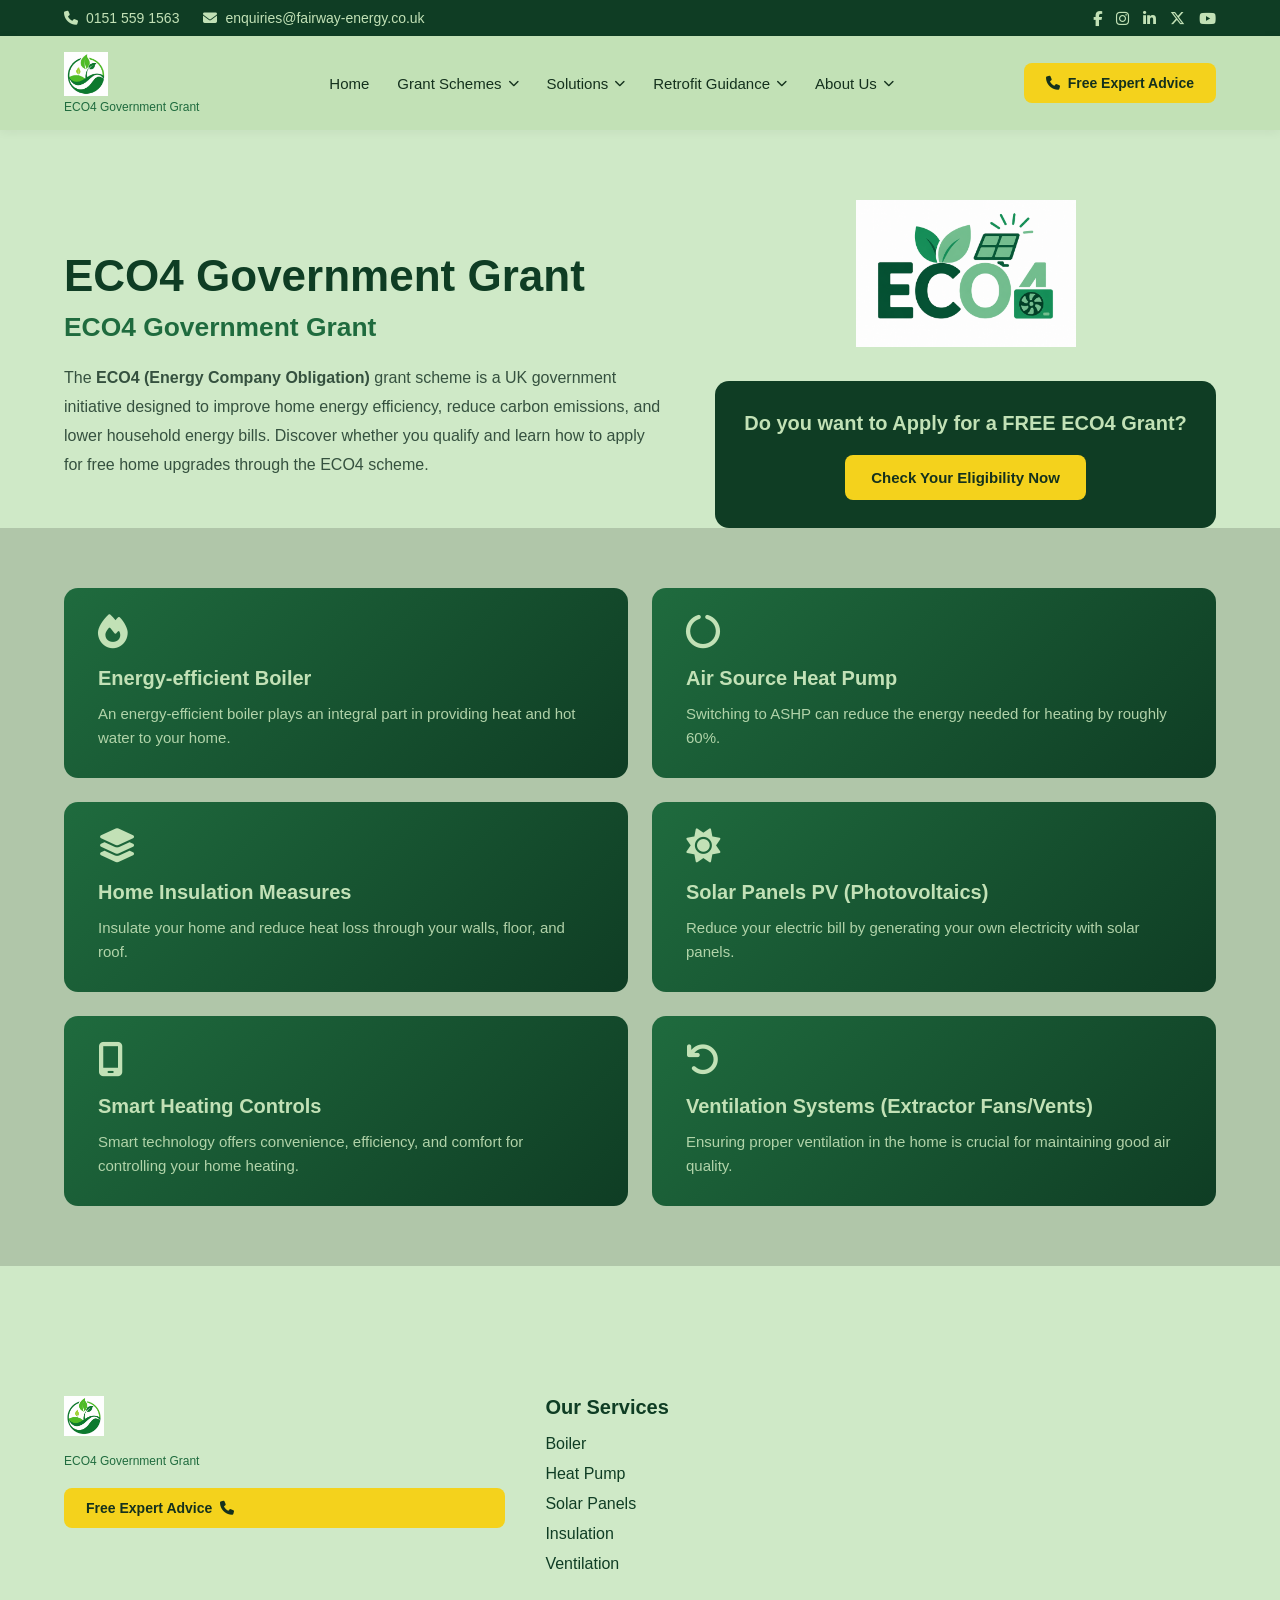
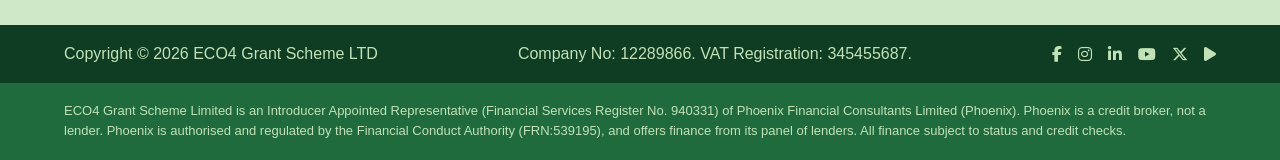
==== commit bd4a9b25: "Update index.html" ====
--- a/index.html
+++ b/index.html
@@ -338,7 +338,7 @@
         <div class="footer-brand">
             <img src="logo.png" alt="ECO4 Grant Scheme" class="footer-logo">
             <p class="tagline">ECO4 Government Grant
-
+ 
 </p>
             <a href="#" class="call-btn">Free Expert Advice <i class="fa-solid fa-phone"></i></a>
         </div>
@@ -354,17 +354,7 @@
             </ul>
         </div>
 
-        <div class="footer-col">
-            <h3>Useful Links</h3>
-            <ul>
-                <li><a href="locations.html">Locations</a></li>
-                <li><a href="privacy-policy.html">Privacy Policy</a></li>
-                <li><a href="cookie-policy.html">Cookie Policy</a></li>
-                <li><a href="modern-slavery-policy.html">Modern Slavery Policy</a></li>
-                <li><a href="blog.html">Blog</a></li>
-                <li><a href="scam-alert.html">Scam Alert</a></li>
-            </ul>
-        </div>
+        
 
     </div>
 
--- a/style.css
+++ b/style.css
@@ -81,7 +81,11 @@
 .logo img{
   height: 44px;
 }
-
+.tagline{
+  font-size: 12px;
+  color: var(--mid-green);
+  font-weight:500;
+}
 .mobile-nav-toggle{
   display:none;
   background:none;
--- a/responsive.css
+++ b/responsive.css
@@ -13,6 +13,8 @@
 
 * {
     -webkit-text-size-adjust: 100%;
+      font-family: Georgia,Helvetica, serif;
+
 }
 
 html{
@@ -79,6 +81,7 @@
     .logo img{
         height: 38px;
     }
+    
 
     .mobile-nav-toggle{
         display: block !important;
@@ -308,7 +311,6 @@
         display: none !important;
     }
 }
-
 /* Hide Free Expert Advice button on mobile */
 @media (max-width: 768px) {
     .call-btn {
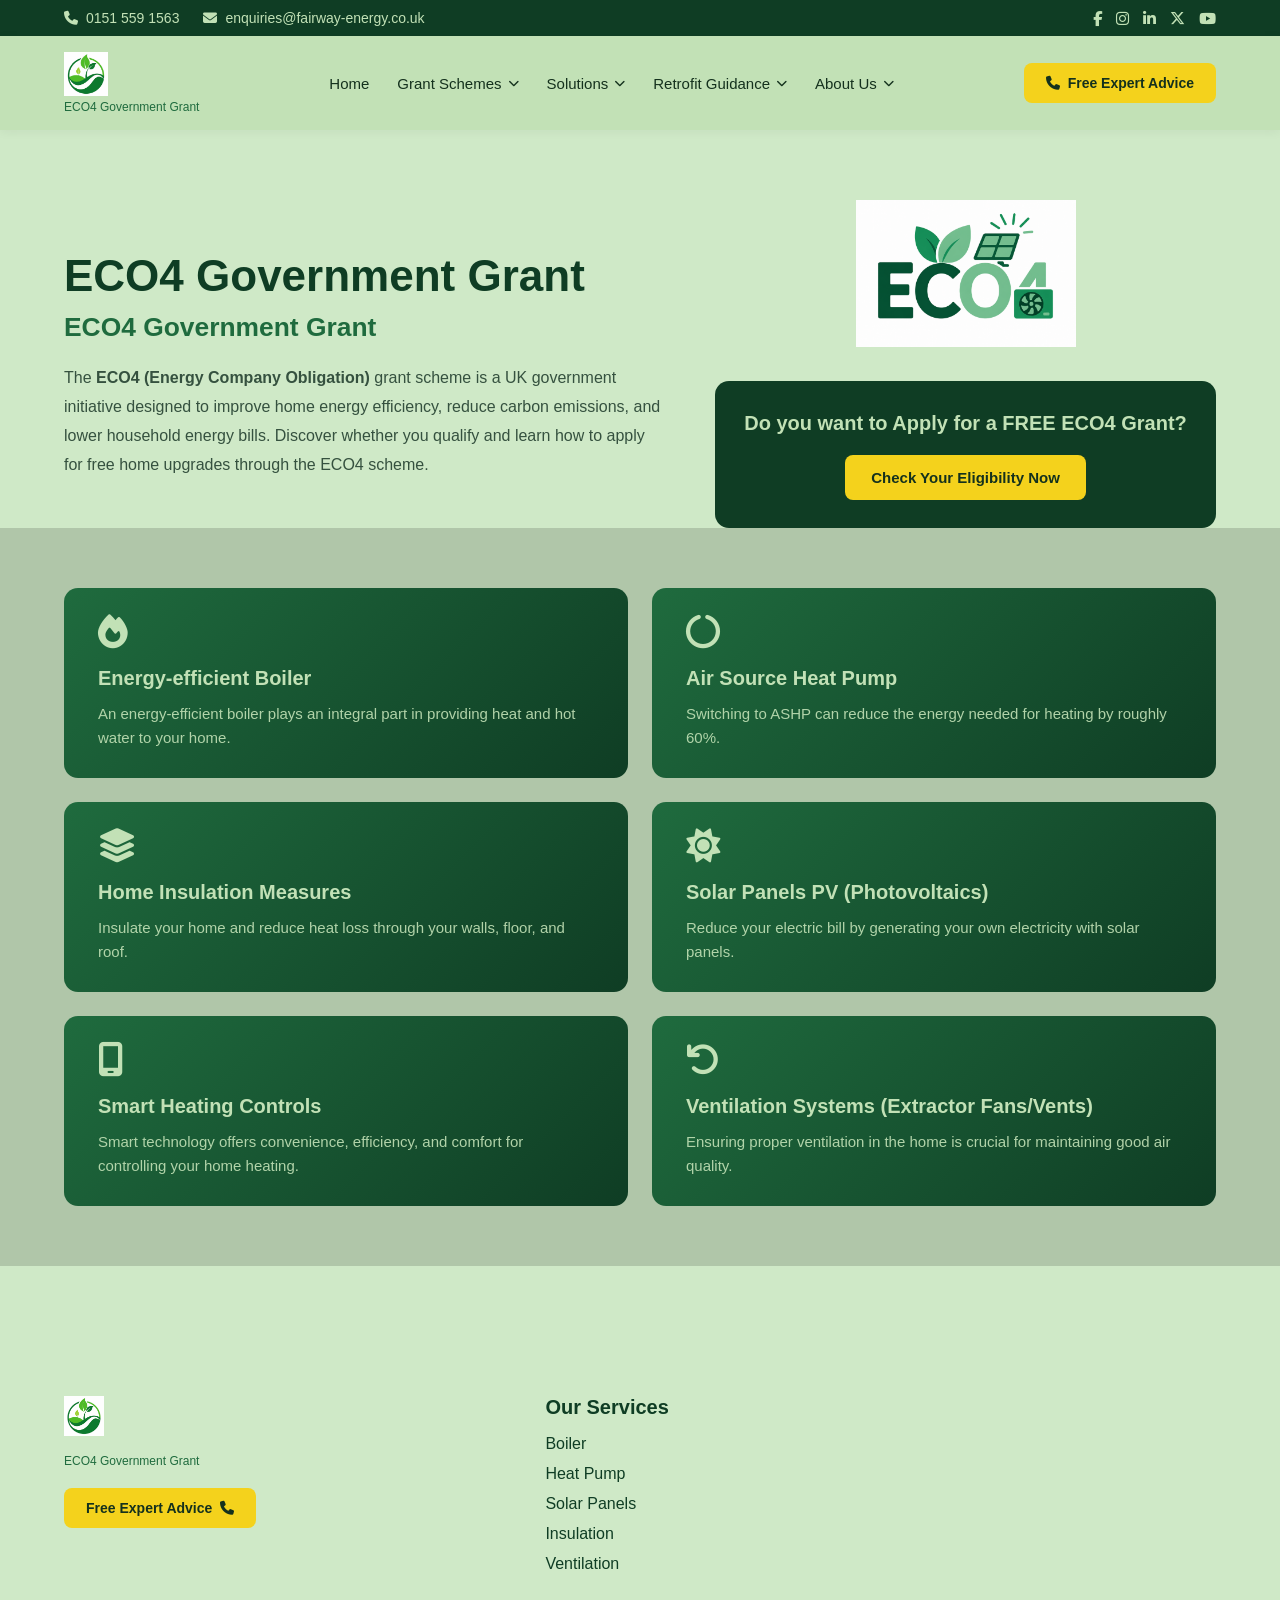
==== commit 5e0d0d9f: "Update index.html" ====
--- a/index.html
+++ b/index.html
@@ -361,26 +361,11 @@
   
     <div class="footer-bottom">
         <div class="container">
-            <p>Copyright &copy; 2026 ECO4 Grant Scheme LTD</p>
-            <p>Company No: 12289866. VAT Registration: 345455687.</p>
-            <div class="footer-social">
-                <i class="fab fa-facebook-f"></i>
-                <i class="fab fa-instagram"></i>
-                <i class="fab fa-linkedin-in"></i>
-                <i class="fab fa-youtube"></i>
-                <i class="fab fa-x-twitter"></i>
-                <i class="fa-solid fa-play"></i>
-            </div>
+           
         </div> 
     </div>
 
-    <div class="footer-disclaimer">
-        <div class="container">
-            <p>
-                ECO4 Grant Scheme Limited is an Introducer Appointed Representative (Financial Services Register No. 940331) of Phoenix Financial Consultants Limited (Phoenix). Phoenix is a credit broker, not a lender. Phoenix is authorised and regulated by the Financial Conduct Authority (FRN:539195), and offers finance from its panel of lenders. All finance subject to status and credit checks.
-            </p>
-        </div>
-    </div>
+   
 
 </footer>
 <script src="script.js"></script>
--- a/style.css
+++ b/style.css
@@ -104,31 +104,69 @@
   font-weight:500;
   font-size: 15px;
 }
-
 /* Dropdown toggle buttons */
 .has-dropdown{
   position: relative;
 }
+
 .dropdown-toggle{
-  background:none;
-  border:none;
+  background: none;
+  border: none;
   font: inherit;
-  font-weight:500;
-  color: var(--text-dark);
-  display:flex;
-  align-items:center;
+  font-weight: 500;
+  color: var(--text-dark);
+  display: flex;
+  align-items: center;
   gap: 6px;
-  cursor:pointer;
+  cursor: pointer;
   padding: 6px 0;
 }
+
 .arrow{
   font-size: 11px;
   transition: transform 0.2s ease;
 }
 
+/* Dropdown toggle buttons */
+.has-dropdown{
+  position: relative;
+}
+
+/* Invisible bridge so dropdown doesn't close while moving cursor */
+.has-dropdown::after{
+  content: "";
+  position: absolute;
+  top: 100%;
+  left: 0;
+  width: 100%;
+  height: 15px;
+  background: transparent;
+  z-index: 999;
+}
+
+.dropdown-toggle{
+  background: none;
+  border: none;
+  font: inherit;
+  font-weight: 500;
+  color: var(--text-dark);
+  display: flex;
+  align-items: center;
+  gap: 6px;
+  cursor: pointer;
+  padding: 6px 0;
+}
+
+.arrow{
+  font-size: 11px;
+  transition: transform 0.2s ease;
+}
+
+
+/* Dropdown menu */
 .dropdown-menu{
-  display:none;
-  position:absolute;
+  display: none;
+  position: absolute;
   top: calc(100% + 12px);
   left: 0;
   background: var(--white);
@@ -136,42 +174,53 @@
   border-radius: 10px;
   box-shadow: 0 14px 32px rgba(15,61,36,0.15);
   padding: 10px 0;
-}
+  z-index: 1000;
+}
+
 .dropdown-menu li a{
-  display:block;
+  display: block;
   padding: 10px 18px;
   font-size: 14px;
   color: var(--text-dark);
-  font-weight:400;
-}
+  font-weight: 400;
+}
+
 .dropdown-menu li a:hover{
   background: var(--light-green);
   color: var(--mid-green);
 }
 
-.has-dropdown.open .dropdown-menu{
-  display:block;
-}
-.has-dropdown.open .arrow{
+
+/* ===============================
+   HOVER DROPDOWN
+   =============================== */
+
+.has-dropdown:hover .dropdown-menu{
+  display: block;
+}
+
+.has-dropdown:hover .arrow{
   transform: rotate(180deg);
 }
 
+
+/* Call button */
 .call-btn{
   background: var(--yellow);
   color: var(--text-dark);
-  font-weight:600;
+  font-weight: 600;
   font-size: 14px;
   padding: 12px 22px;
   border-radius: 8px;
-  display:flex;
-  align-items:center;
+  display: flex;
+  align-items: center;
   gap: 8px;
-  white-space:nowrap;
-}
+  white-space: nowrap;
+}
+
 .call-btn:hover{
-  background:#e6c400;
-}
-
+  background: #e6c400;
+}
 /* ================ HERO ================ */
 .hero{
   background: var(--light-green);
@@ -321,7 +370,7 @@
   inset:0;
   background: rgba(0,0,0,0.15);
   z-index:-1;
-}
+} 
 .solutions-grid{
   display:grid;
   grid-template-columns: repeat(2, 1fr);
@@ -409,100 +458,204 @@
 
 
 
-
-/* ================ FOOTER ================ */
-.site-footer{
+/* =========================================================
+   FOOTER
+========================================================= */
+
+.site-footer {
   background: var(--light-green);
 }
 
-.footer-top{
-  display:grid;
+/* ---------- FOOTER TOP ---------- */
+
+.footer-top {
+  display: grid;
   grid-template-columns: 1.4fr 1fr 1fr;
   gap: 40px;
   padding: 60px 24px 40px;
 }
 
-.footer-brand .footer-logo{
+/* ---------- FOOTER BRAND ---------- */
+
+.footer-brand .footer-logo {
   height: 40px;
+  width: auto;
   margin-bottom: 14px;
 }
-.footer-brand .tagline{
+
+.footer-brand .tagline {
   color: var(--mid-green);
   margin-bottom: 20px;
 }
 
-.footer-col h3{
+/* ---------- FREE EXPERT ADVICE ---------- */
+/* Desktop par button content ke according rahega */
+
+.footer-brand a {
+  display: inline-flex !important;
+  width: fit-content !important;
+  max-width: max-content !important;
+  align-items: center;
+  justify-content: center;
+}
+
+/* ---------- FOOTER COLUMNS ---------- */
+
+.footer-col h3 {
   color: var(--dark-green);
   font-size: 20px;
   margin-bottom: 16px;
 }
-.footer-col ul li{
+
+.footer-col ul {
+  list-style: none;
+  padding: 0;
+  margin: 0;
+}
+
+.footer-col ul li {
   margin-bottom: 12px;
 }
-.footer-col ul li a{
+
+.footer-col ul li a {
   color: var(--dark-green);
   font-weight: 500;
-}
-.footer-col ul li a:hover{
+  text-decoration: none;
+}
+
+.footer-col ul li a:hover {
   color: var(--mid-green);
 }
 
-.footer-partners{
+/* ---------- PARTNERS ---------- */
+
+.footer-partners {
   background: var(--white);
   padding: 40px 24px;
-  text-align:center;
-}
-.footer-partners h3{
+  text-align: center;
+}
+
+.footer-partners h3 {
   color: var(--mid-green);
   font-size: 22px;
   margin-bottom: 24px;
 }
-.footer-partners h3:not(:first-child){
+
+.footer-partners h3:not(:first-child) {
   margin-top: 40px;
 }
-.logo-row{
-  display:flex;
-  justify-content:center;
-  align-items:center;
+
+.logo-row {
+  display: flex;
+  justify-content: center;
+  align-items: center;
   flex-wrap: wrap;
   gap: 40px;
 }
-.logo-row img{
+
+.logo-row img {
   max-height: 45px;
-  width:auto;
-}
-
-.footer-bottom{
+  width: auto;
+}
+
+/* ---------- FOOTER BOTTOM ---------- */
+
+.footer-bottom {
   background: var(--dark-green);
   color: var(--white);
   padding: 20px 24px;
 }
-.footer-bottom .container{
-  display:flex;
-  justify-content:space-between;
-  align-items:center;
-  flex-wrap:wrap;
+
+.footer-bottom .container {
+  display: flex;
+  justify-content: space-between;
+  align-items: center;
+  flex-wrap: wrap;
   gap: 10px;
 }
-.footer-social{
-  display:flex;
+
+.footer-social {
+  display: flex;
   gap: 16px;
 }
 
-.footer-disclaimer{
+.footer-social a {
+  color: var(--white);
+  text-decoration: none;
+}
+
+/* ---------- DISCLAIMER ---------- */
+
+.footer-disclaimer {
   background: var(--mid-green);
   color: var(--white);
   font-size: 13px;
-  line-height:1.6;
+  line-height: 1.6;
   padding: 18px 24px;
 }
 
-@media (max-width: 900px){
-  .footer-top{
-    grid-template-columns: 1fr;
-  }
-  .footer-bottom .container{
+/* =========================================================
+   TABLET
+========================================================= */
+
+@media (max-width: 900px) {
+
+  .footer-top {
+    grid-template-columns: 1fr 1fr;
+    gap: 30px;
+  }
+
+  .footer-bottom .container {
     flex-direction: column;
     align-items: flex-start;
   }
-}
+
+}
+
+
+/* =========================================================
+   MOBILE / PHONE
+========================================================= */
+
+@media (max-width: 600px) {
+
+  .footer-top {
+    grid-template-columns: 1fr;
+    padding: 40px 20px 30px;
+    gap: 30px;
+  }
+
+  /* Free Expert Advice mobile par hide */
+  .footer-brand a {
+    display: none !important;
+  }
+
+  .footer-brand .footer-logo {
+    height: 40px;
+  }
+
+  .footer-col h3 {
+    font-size: 19px;
+  }
+
+  .footer-bottom {
+    padding: 18px 20px;
+  }
+
+  .footer-bottom .container {
+    align-items: center;
+    text-align: center;
+  }
+
+  .footer-social {
+    justify-content: center;
+    flex-wrap: wrap;
+  }
+
+  .footer-disclaimer {
+    padding: 16px 20px;
+    font-size: 12px;
+    text-align: center;
+  }
+
+}
